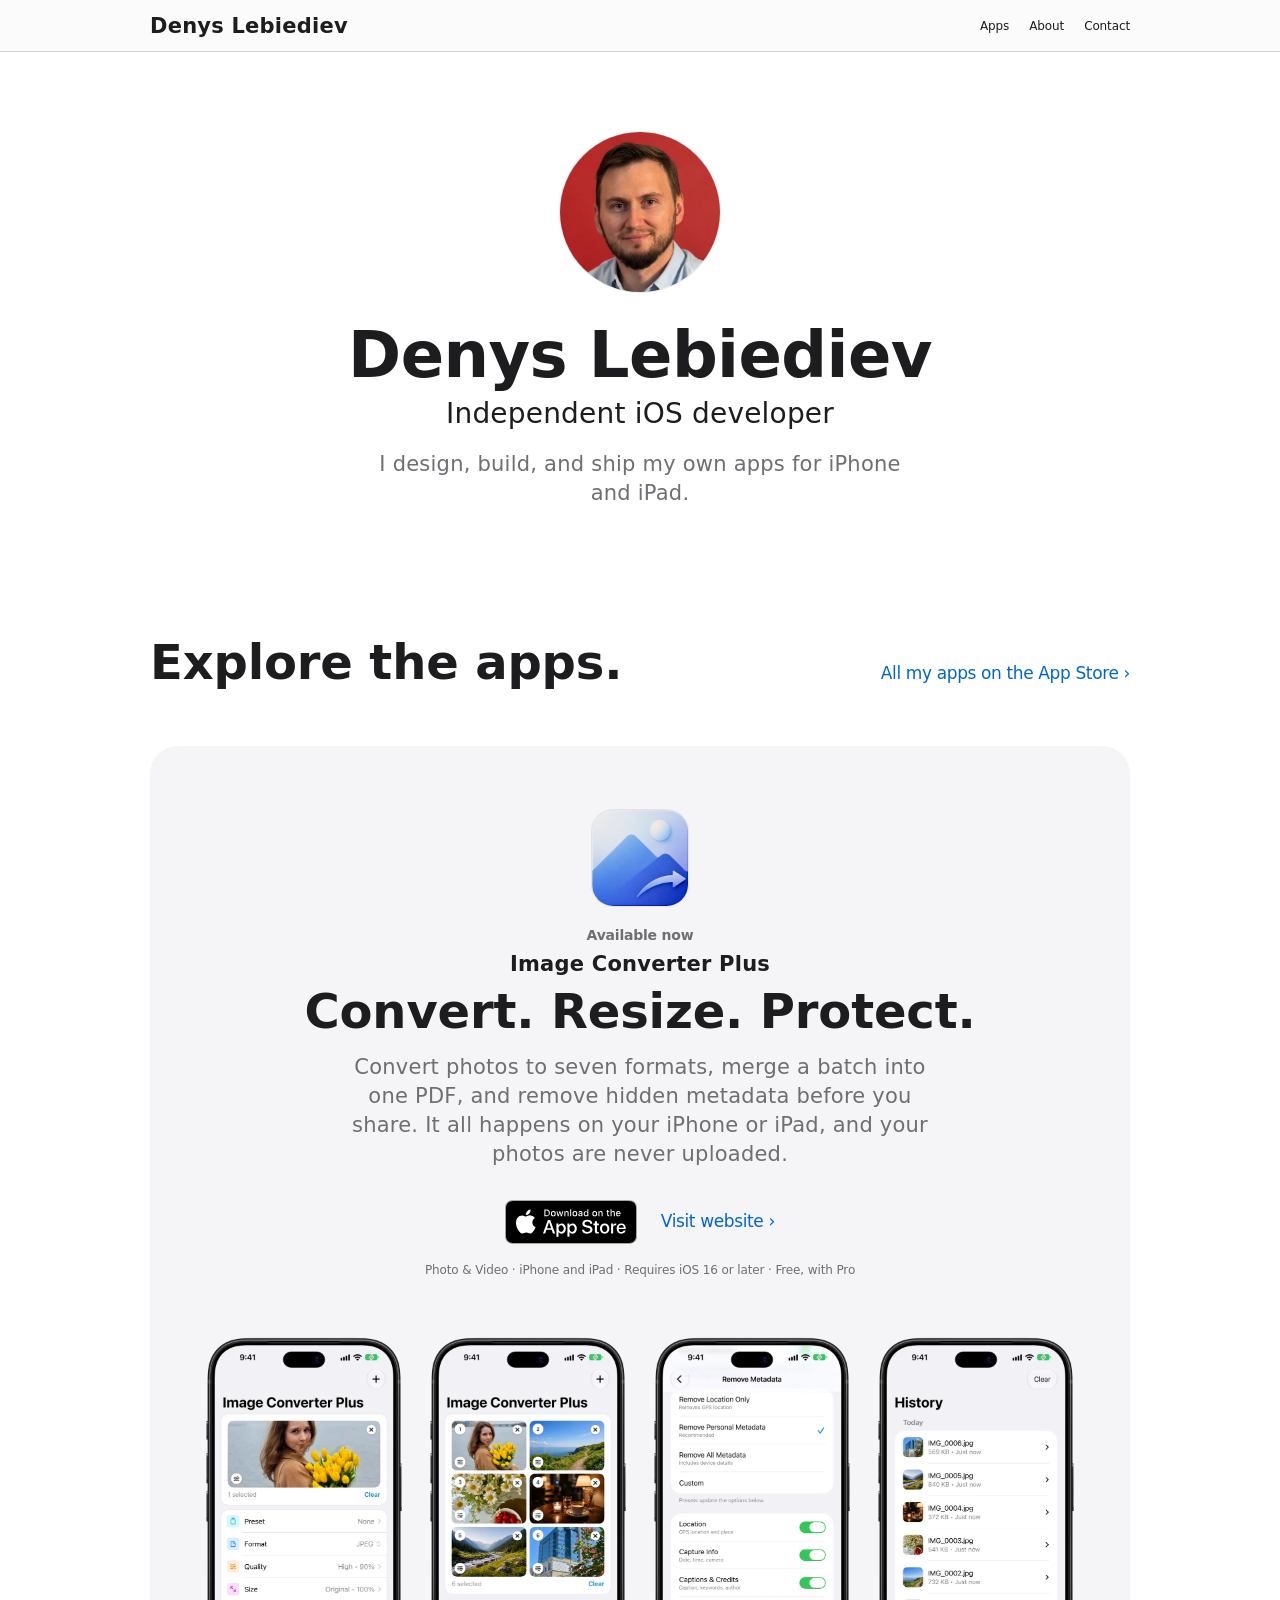
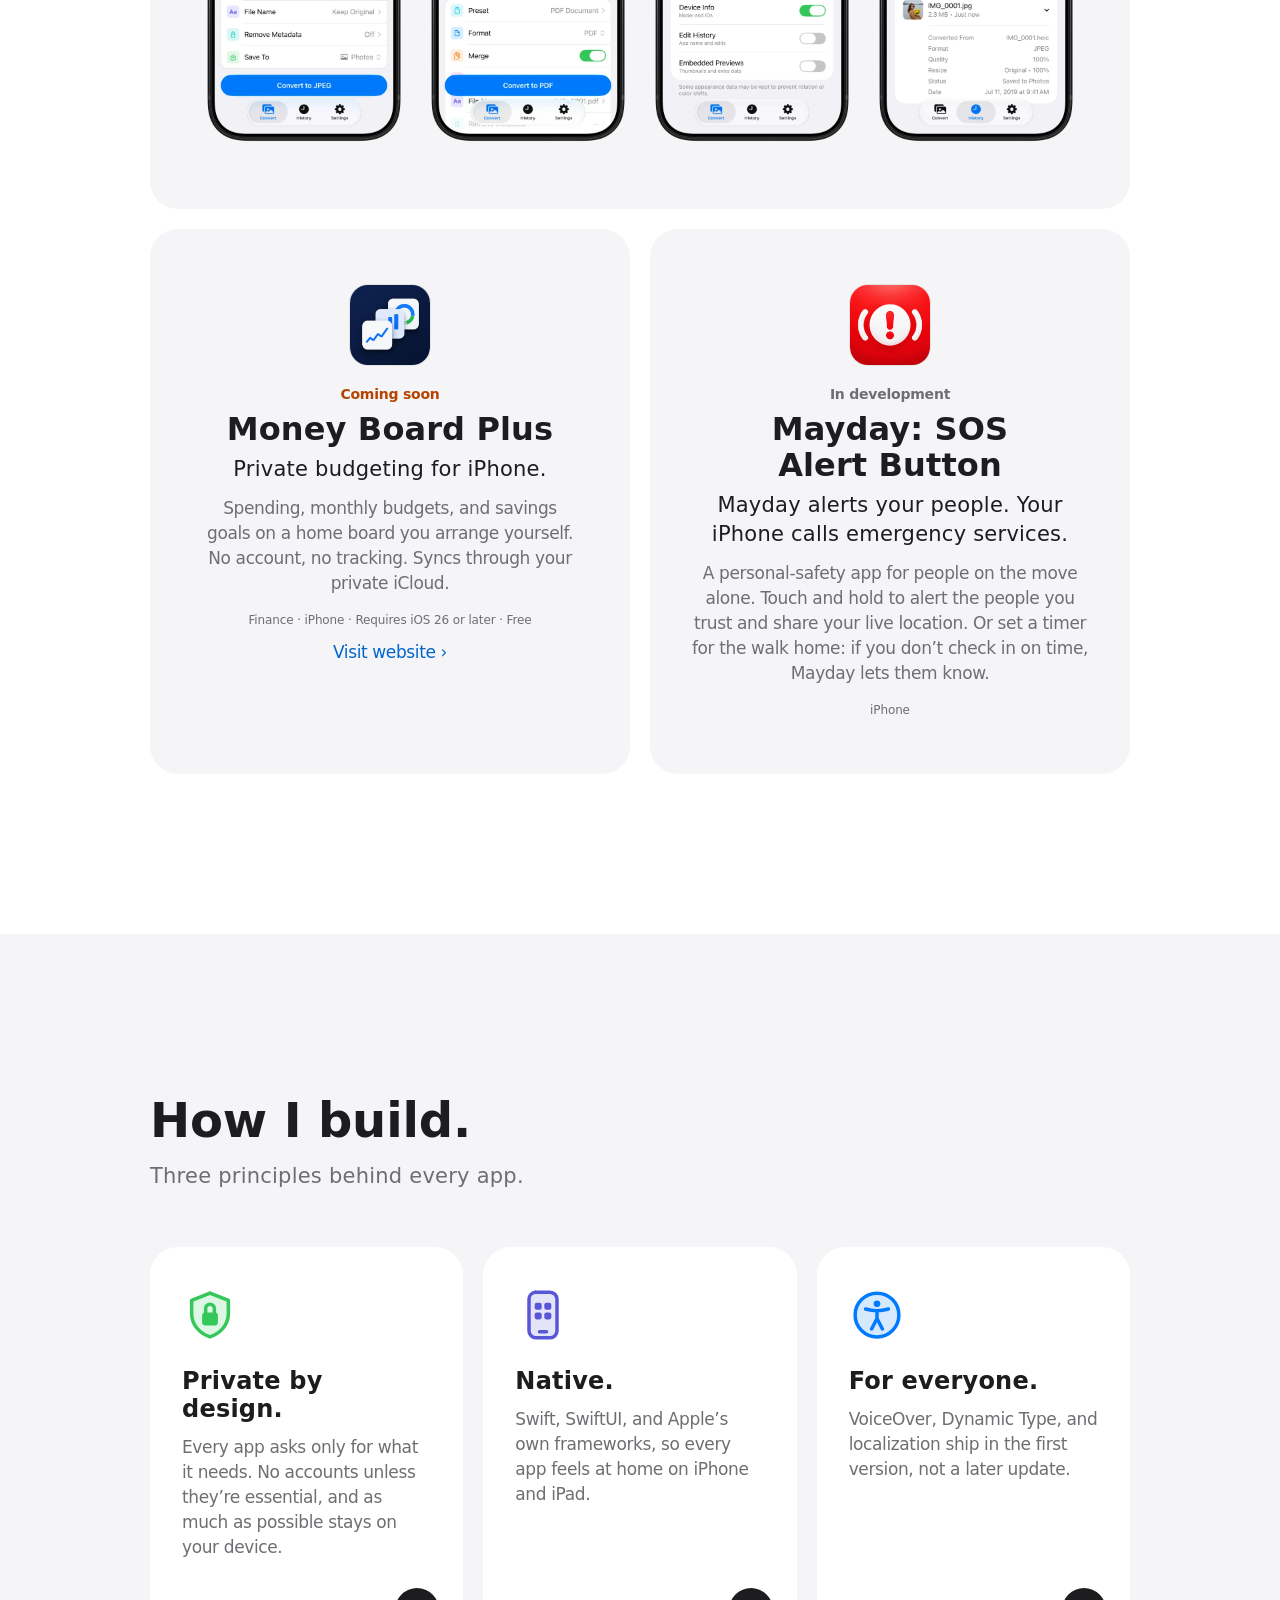
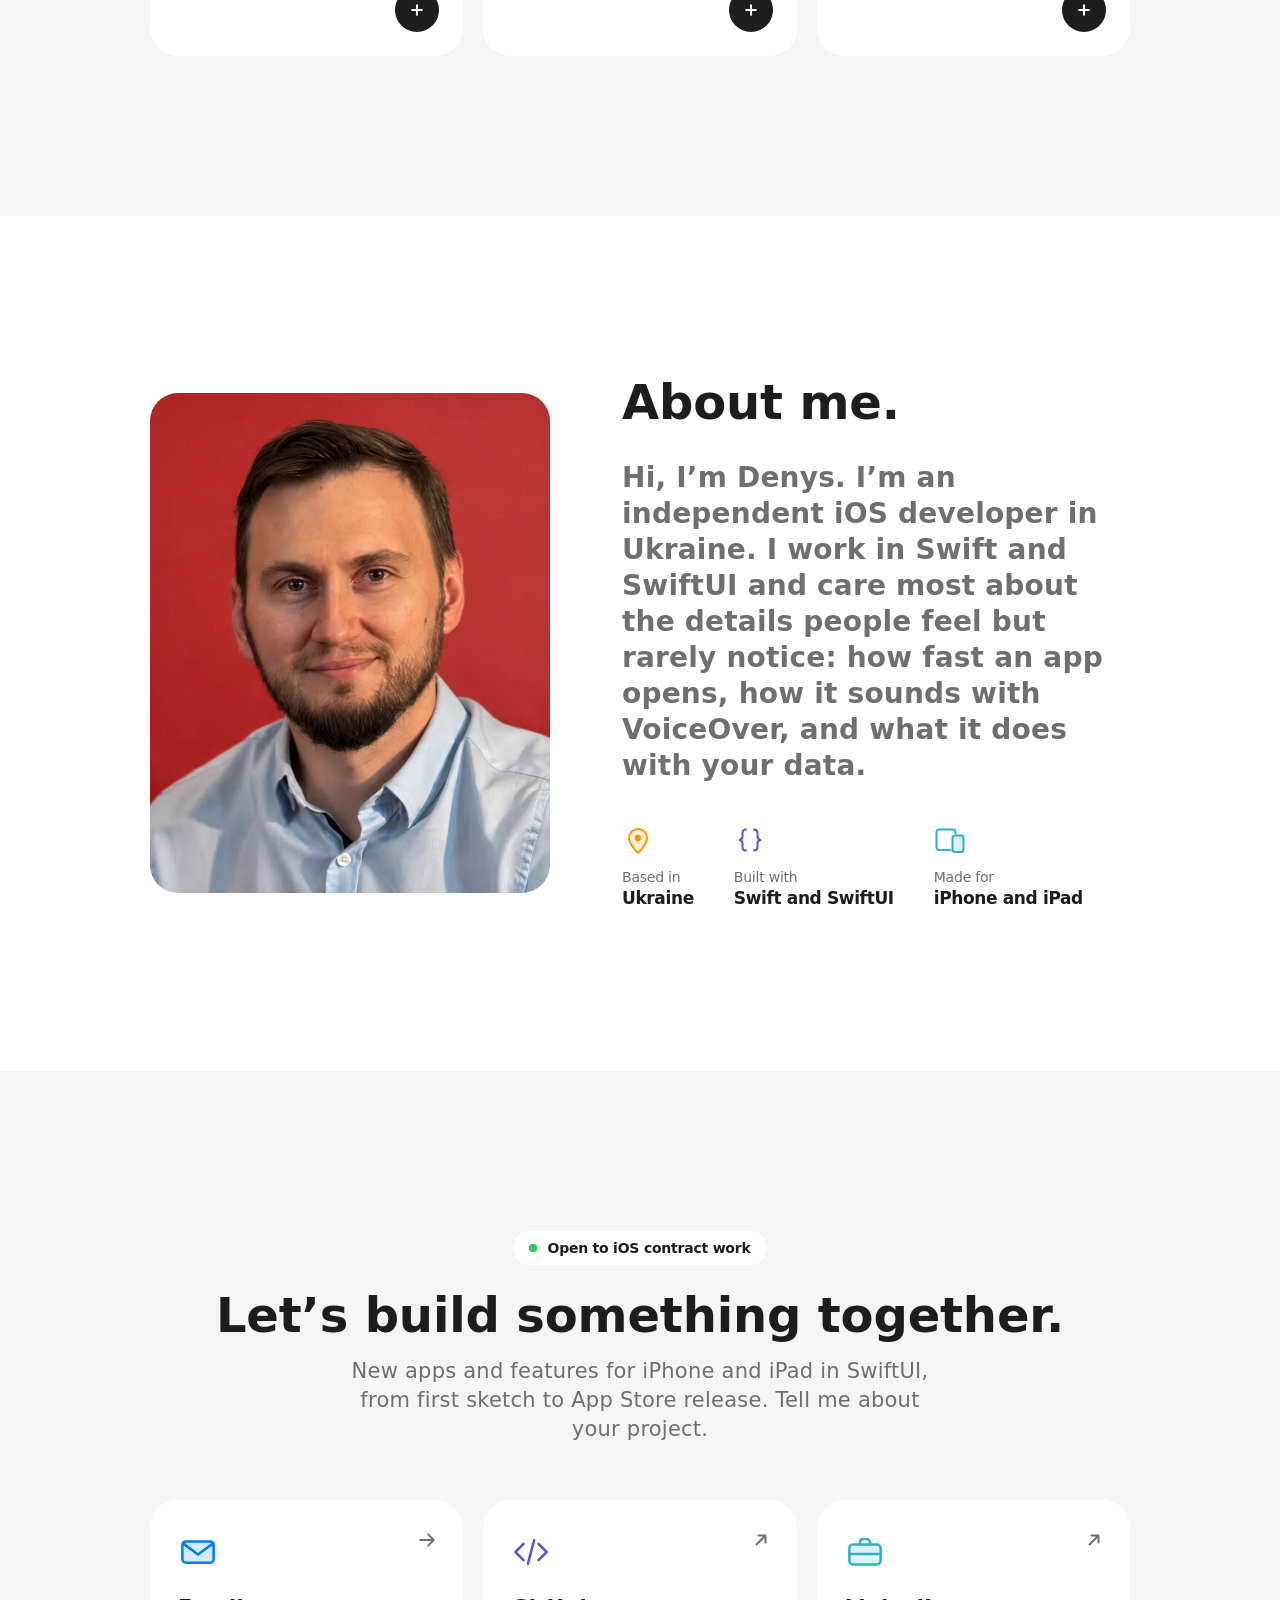
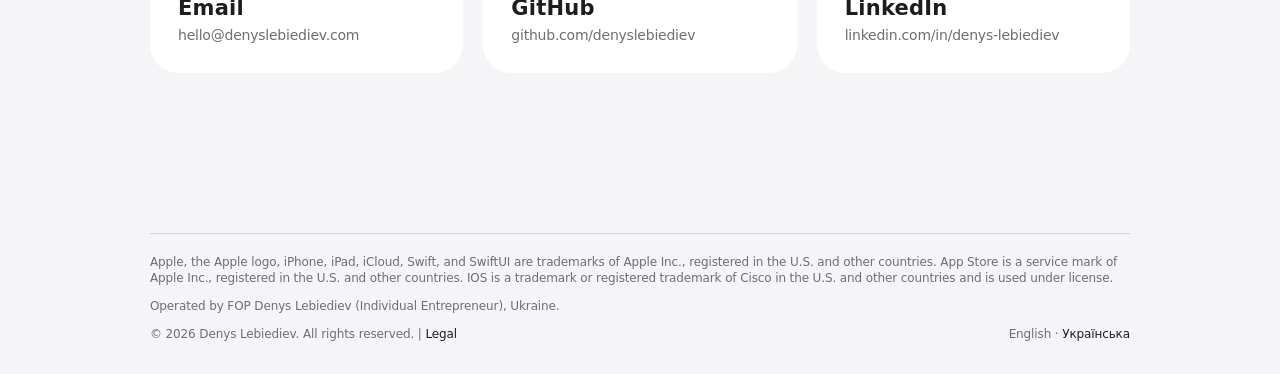
==== index.html @ 37136412 "Add Apple-style portfolio site" ====
<!doctype html>
<html lang="en">
<head>
<meta charset="utf-8">
<meta name="viewport" content="width=device-width, initial-scale=1">
<meta name="color-scheme" content="light dark">
<title>Denys Lebiediev — Independent iOS Developer</title>
<meta name="description" content="Denys Lebiediev is an independent iOS developer in Ukraine, making private, native apps for iPhone and iPad, including Image Converter Plus.">
<link rel="canonical" href="https://denyslebiediev.com/">
<link rel="alternate" hreflang="en" href="https://denyslebiediev.com/">
<link rel="alternate" hreflang="uk" href="https://denyslebiediev.com/uk/">
<link rel="alternate" hreflang="x-default" href="https://denyslebiediev.com/">
<link rel="icon" href="/favicon.svg" type="image/svg+xml">
<link rel="apple-touch-icon" href="/apple-touch-icon.png">
<link rel="stylesheet" href="/style.css">
<meta property="og:type" content="website">
<meta property="og:site_name" content="Denys Lebiediev">
<meta property="og:url" content="https://denyslebiediev.com/">
<meta property="og:title" content="Denys Lebiediev — Independent iOS Developer">
<meta property="og:description" content="Native apps for iPhone and iPad, designed and built in Ukraine.">
<meta property="og:image" content="https://denyslebiediev.com/og.jpg">
<meta property="og:image:width" content="1200"><meta property="og:image:height" content="630">
<meta property="og:image:alt" content="Denys Lebiediev, independent iOS developer">
<meta property="og:locale" content="en_US"><meta property="og:locale:alternate" content="uk_UA">
<meta name="twitter:card" content="summary_large_image">
<script type="application/ld+json">{"@context":"https://schema.org","@graph":[
 {"@type":"Person","@id":"https://denyslebiediev.com/#me","name":"Denys Lebiediev","alternateName":"Денис Лебєдєв","jobTitle":"Independent iOS Developer","image":"https://denyslebiediev.com/img/portrait.webp","url":"https://denyslebiediev.com/","email":"mailto:hello@denyslebiediev.com","address":{"@type":"PostalAddress","addressCountry":"UA"},"sameAs":["https://github.com/denyslebiediev","https://www.linkedin.com/in/denys-lebiediev/","https://apps.apple.com/developer/id1879857367"]},
 {"@type":"SoftwareApplication","name":"Image Converter Plus","applicationCategory":"MultimediaApplication","operatingSystem":"iOS 16.0 or later","url":"https://imageconverterplus.denyslebiediev.com/","installUrl":"https://apps.apple.com/app/id6759621930","offers":{"@type":"Offer","price":"0","priceCurrency":"USD"},"author":{"@id":"https://denyslebiediev.com/#me"}},
 {"@type":"SoftwareApplication","name":"Money Board Plus","applicationCategory":"FinanceApplication","operatingSystem":"iOS 26.0 or later","url":"https://moneyboardplus.denyslebiediev.com/","author":{"@id":"https://denyslebiediev.com/#me"}}]}</script>
</head>
<body>
<a class="skip" href="#main">Skip to content</a>
<header class="nav"><nav class="wrap" aria-label="Main">
 <a class="nav-title" href="/">Denys Lebiediev</a>
 <ul><li><a href="/#apps">Apps</a></li><li><a href="/#about">About</a></li><li><a href="/#contact">Contact</a></li></ul>
</nav></header>
<main id="main">
<section class="hero wrap">
 <img class="portrait" src="/img/portrait.webp" width="160" height="160" fetchpriority="high" alt="Portrait of Denys Lebiediev">
 <h1>Denys Lebiediev</h1>
 <p class="role">Independent iOS developer</p>
 <p class="intro">I design, build, and ship my own apps for iPhone and iPad.</p>
</section>
<section id="apps" class="band"><div class="wrap">
 <div class="apps-head reveal"><h2>Explore the apps.</h2><a class="more" href="https://apps.apple.com/developer/id1879857367">All my apps on the App Store</a></div>
 <div class="grid">
  <article class="tile spotlight reveal">
   <img class="icon" src="/img/icp.webp" width="96" height="96" alt="">
   <p class="status">Available now</p>
   <h3 class="eyebrow">Image Converter Plus</h3>
   <p class="headline">Convert. Resize. Protect.</p>
   <p class="intro">Convert photos to seven formats, merge a batch into one PDF, and remove hidden metadata before you share. It all happens on your iPhone or iPad, and your photos are never uploaded.</p>
   <div class="cta">
    <a class="badge" href="https://apps.apple.com/app/id6759621930"><img src="/img/app-store-en.svg" width="132" height="44" alt="Download on the App Store"></a>
    <a class="more" href="https://imageconverterplus.denyslebiediev.com/">Visit website</a>
   </div>
   <p class="meta">Photo &amp; Video&nbsp;· iPhone and iPad&nbsp;· Requires iOS&nbsp;16 or later&nbsp;· Free, with Pro</p>
   <div class="shots" role="region" aria-label="Image Converter Plus screenshots" tabindex="0">
    <img src="/img/shot-en-convert.webp" width="600" height="1227" loading="lazy" decoding="async" alt="The Convert screen with a photo selected and options for preset, format, quality, size, file name, metadata, and destination.">
    <img src="/img/shot-en-pdf.webp" width="600" height="1227" loading="lazy" decoding="async" alt="Six photos selected and set to merge into one PDF.">
    <img src="/img/shot-en-metadata.webp" width="600" height="1227" loading="lazy" decoding="async" alt="The Remove Metadata screen with switches for location, capture info, captions and credits, device info, edit history, and embedded previews.">
    <img src="/img/shot-en-history.webp" width="600" height="1227" loading="lazy" decoding="async" alt="The History screen listing recently converted photos and their file sizes.">
   </div>
  </article>
  <article class="tile reveal">
   <img class="icon" src="/img/mbp.webp" width="80" height="80" alt="" loading="lazy">
   <p class="status soon">Coming soon</p>
   <h3 class="name">Money Board Plus</h3>
   <p class="intro tagline">Private budgeting for iPhone.</p>
   <p class="desc">Spending, monthly budgets, and savings goals on a home board you arrange yourself. No account, no tracking. Syncs through your private iCloud.</p>
   <p class="meta">Finance&nbsp;· iPhone&nbsp;· Requires iOS&nbsp;26 or later&nbsp;· Free</p>
   <p class="go"><a class="more" href="https://moneyboardplus.denyslebiediev.com/">Visit website</a></p>
  </article>
  <article class="tile reveal">
   <picture><source srcset="/img/mayday-dark.webp" media="(prefers-color-scheme: dark)"><img class="icon" src="/img/mayday.webp" width="80" height="80" alt="" loading="lazy"></picture>
   <p class="status">In development</p>
   <h3 class="name">Mayday:&nbsp;SOS Alert Button</h3>
   <p class="intro tagline">Mayday alerts your people. Your iPhone calls emergency services.</p>
   <p class="desc">A personal-safety app for people on the move alone. Touch and hold to alert the people you trust and share your live location. Or set a timer for the walk home: if you don’t check in on time, Mayday lets them know.</p>
   <p class="meta">iPhone</p>
  </article>
 </div>
</div></section>
<section id="principles" class="band alt"><div class="wrap">
 <h2 class="reveal">How I build.</h2>
 <p class="intro lead reveal">Three principles behind every app.</p>
 <ul class="pillars">
  <li class="pillar reveal" style="--c:var(--green)">
   <svg class="glyph" style="--c:var(--green)" aria-hidden="true"><use href="/icons.svg#lock-shield"/></svg>
   <h3>Private by design.</h3>
   <p>Every app asks only for what it needs. No accounts unless they’re essential, and as much as possible stays on your device.</p>
   <button class="open" type="button" popovertarget="sheet-private" aria-label="More about privacy"><span class="plus"><svg aria-hidden="true"><use href="/icons.svg#plus"/></svg></span></button>
  </li>
  <li class="pillar reveal" style="--c:var(--indigo)">
   <svg class="glyph" style="--c:var(--indigo)" aria-hidden="true"><use href="/icons.svg#apps-iphone"/></svg>
   <h3>Native.</h3>
   <p>Swift, SwiftUI, and Apple’s own frameworks, so every app feels at home on iPhone and iPad.</p>
   <button class="open" type="button" popovertarget="sheet-native" aria-label="More about native apps"><span class="plus"><svg aria-hidden="true"><use href="/icons.svg#plus"/></svg></span></button>
  </li>
  <li class="pillar reveal" style="--c:var(--blue)">
   <svg class="glyph" style="--c:var(--blue)" aria-hidden="true"><use href="/icons.svg#accessibility"/></svg>
   <h3>For everyone.</h3>
   <p>VoiceOver, Dynamic Type, and localization ship in the first version, not a later update.</p>
   <button class="open" type="button" popovertarget="sheet-everyone" aria-label="More about accessibility"><span class="plus"><svg aria-hidden="true"><use href="/icons.svg#plus"/></svg></span></button>
  </li>
 </ul>
 <div class="sheet" id="sheet-private" popover role="dialog" aria-labelledby="sheet-private-t">
  <button class="close" type="button" popovertarget="sheet-private" popovertargetaction="hide" aria-label="Close" autofocus><svg aria-hidden="true"><use href="/icons.svg#xmark"/></svg></button>
  <svg class="glyph" style="--c:var(--green)" aria-hidden="true"><use href="/icons.svg#lock-shield"/></svg>
  <h3 class="headline" id="sheet-private-t">Private by design.</h3>
  <p class="intro">Image Converter Plus converts photos and removes hidden metadata entirely on your device, so your photos never leave it. Money Board Plus needs no account and syncs only through your own private iCloud.</p>
 </div>
 <div class="sheet" id="sheet-native" popover role="dialog" aria-labelledby="sheet-native-t">
  <button class="close" type="button" popovertarget="sheet-native" popovertargetaction="hide" aria-label="Close" autofocus><svg aria-hidden="true"><use href="/icons.svg#xmark"/></svg></button>
  <svg class="glyph" style="--c:var(--indigo)" aria-hidden="true"><use href="/icons.svg#apps-iphone"/></svg>
  <h3 class="headline" id="sheet-native-t">Native.</h3>
  <p class="intro">Interfaces are built in SwiftUI and follow Apple’s Human Interface Guidelines. Features live where you expect them: Image Converter Plus converts photos right from the share sheet, and Money Board Plus keeps your budget in sync through iCloud.</p>
 </div>
 <div class="sheet" id="sheet-everyone" popover role="dialog" aria-labelledby="sheet-everyone-t">
  <button class="close" type="button" popovertarget="sheet-everyone" popovertargetaction="hide" aria-label="Close" autofocus><svg aria-hidden="true"><use href="/icons.svg#xmark"/></svg></button>
  <svg class="glyph" style="--c:var(--blue)" aria-hidden="true"><use href="/icons.svg#accessibility"/></svg>
  <h3 class="headline" id="sheet-everyone-t">For everyone.</h3>
  <p class="intro">VoiceOver labels, Dynamic Type, and full localization are part of the first release, not a later update. Image Converter Plus is available in more than 50 languages, including Ukrainian.</p>
 </div>
</div></section>
<section id="about" class="band"><div class="wrap about">
 <figure class="about-photo reveal"><img src="/img/about.webp" width="800" height="1000" loading="lazy" decoding="async" alt="Denys Lebiediev in a light blue shirt against a red background."></figure>
 <div>
  <h2 class="reveal">About me.</h2>
  <p class="copy-l about-text reveal"><span class="lit"><strong>Hi, I’m Denys.</strong> I’m an independent iOS developer in Ukraine. I work in Swift and SwiftUI and care most about the details people feel but rarely notice: how fast an app opens, how it sounds with VoiceOver, and what it does with your data.</span></p>
  <ul class="facts">
   <li class="reveal"><svg class="glyph" style="--c:var(--orange)" aria-hidden="true"><use href="/icons.svg#mappin"/></svg><span class="fact-k">Based in</span><span class="fact-v">Ukraine</span></li>
   <li class="reveal"><svg class="glyph" style="--c:var(--indigo)" aria-hidden="true"><use href="/icons.svg#braces"/></svg><span class="fact-k">Built with</span><span class="fact-v">Swift and SwiftUI</span></li>
   <li class="reveal"><svg class="glyph" style="--c:var(--teal)" aria-hidden="true"><use href="/icons.svg#devices"/></svg><span class="fact-k">Made for</span><span class="fact-v">iPhone and iPad</span></li>
  </ul>
 </div>
</div></section>
<section id="contact" class="band alt center"><div class="wrap">
 <p class="avail reveal"><span class="dot" aria-hidden="true"></span>Open to iOS contract work</p>
 <h2 class="reveal">Let’s build something together.</h2>
 <p class="intro reveal">New apps and features for iPhone and iPad in SwiftUI, from first sketch to App&nbsp;Store release. Tell me about your project.</p>
 <ul class="cards">
  <li class="reveal"><a class="card" href="mailto:hello@denyslebiediev.com">
   <svg class="glyph" style="--c:var(--blue)" aria-hidden="true"><use href="/icons.svg#envelope"/></svg>
   <span class="card-t">Email</span><span class="card-d">hello@denyslebiediev.com</span>
   <svg class="arrow" aria-hidden="true"><use href="/icons.svg#arrow-right"/></svg></a></li>
  <li class="reveal"><a class="card" href="https://github.com/denyslebiediev">
   <svg class="glyph" style="--c:var(--indigo)" aria-hidden="true"><use href="/icons.svg#code"/></svg>
   <span class="card-t">GitHub</span><span class="card-d">github.com/denyslebiediev</span>
   <svg class="arrow" aria-hidden="true"><use href="/icons.svg#arrow-up-right"/></svg></a></li>
  <li class="reveal"><a class="card" href="https://www.linkedin.com/in/denys-lebiediev/">
   <svg class="glyph" style="--c:var(--teal)" aria-hidden="true"><use href="/icons.svg#briefcase"/></svg>
   <span class="card-t">LinkedIn</span><span class="card-d">linkedin.com/in/denys-lebiediev</span>
   <svg class="arrow" aria-hidden="true"><use href="/icons.svg#arrow-up-right"/></svg></a></li>
 </ul>
</div></section>
</main>
<footer class="foot"><div class="wrap">
 <p>Apple, the Apple logo, iPhone, iPad, iCloud, Swift, and SwiftUI are trademarks of Apple Inc., registered in the U.S. and other countries. App Store is a service mark of Apple Inc., registered in the U.S. and other countries. IOS is a trademark or registered trademark of Cisco in the U.S. and other countries and is used under license.</p>
 <p>Operated by FOP Denys Lebiediev (Individual Entrepreneur), Ukraine.</p>
 <div class="foot-row">
  <p>©&nbsp;2026 Denys Lebiediev. All rights reserved.&nbsp;<span aria-hidden="true">|&#8288;</span>&nbsp;<a href="/legal/">Legal</a></p>
  <p>English · <a href="/uk/" hreflang="uk" lang="uk">Українська</a></p>
 </div>
</div></footer>
</body>
</html>
---- style.css ----
/* denyslebiediev.com — the only stylesheet: /, /uk/, /legal/, /uk/legal/, /404.html */
:root{color-scheme:light dark;
 --font:-apple-system,BlinkMacSystemFont,system-ui,"Helvetica Neue",Helvetica,Arial,sans-serif;
 --text:#1d1d1f;--text-2:#6e6e73;--bg:#fff;--bg-alt:#f5f5f7;--sheet:#fff;--line:#d2d2d7;--hairline:rgba(0,0,0,.08);
 --link:#0066cc;--btn:#0071e3;--soon:#b64400;
 --green:#34c759;--indigo:#5856d6;--blue:#007aff;--teal:#30b0c7;--orange:#ff9500;
 --shadow:0 2px 8px rgba(0,0,0,.04),0 16px 40px rgba(0,0,0,.1);
 --ease:cubic-bezier(.25,.1,.25,1);--ease-out:cubic-bezier(.22,1,.36,1);
 --nav-bg:rgba(250,250,252,.8);--nav-line:rgba(0,0,0,.16);
 --w:980px;--pad:160px;--nav-h:52px}
@media (max-width:1068px){:root{--w:692px;--pad:128px}}
@media (max-width:734px){:root{--w:87.5%;--pad:96px;--nav-h:48px}}
@media (prefers-color-scheme:dark){:root{--text:#f5f5f7;--text-2:#a1a1a6;--bg:#000;--bg-alt:#1d1d1f;--sheet:#1d1d1f;--line:#424245;
 --hairline:rgba(255,255,255,.12);--link:#2997ff;--soon:#ff791b;
 --green:#30d158;--indigo:#5e5ce6;--blue:#0a84ff;--teal:#40cbe0;--orange:#ff9f0a;
 --shadow:0 2px 8px rgba(0,0,0,.3),0 16px 40px rgba(0,0,0,.6);
 --nav-bg:rgba(22,22,23,.8);--nav-line:rgba(255,255,255,.16)}
 .foot a,.doc p a{text-decoration:underline}}  /* dark: link colour alone is <3:1 vs text */
@media (prefers-contrast:more){:root{--text-2:#424245;--line:#86868b;--hairline:rgba(0,0,0,.5);--link:#0040dd;--soon:#8f3600;--nav-line:#86868b}
 .more,.foot a,.doc a{text-decoration:underline} .tile,.pillar,.card,.avail{box-shadow:inset 0 0 0 1px var(--line)}}
@media (prefers-contrast:more) and (prefers-color-scheme:dark){:root{--text-2:#d2d2d7;--hairline:rgba(255,255,255,.5);--link:#5ab0ff;--soon:#ff9a52}}

/* base */
*,::before,::after{box-sizing:border-box;margin:0;padding:0}
html{scroll-padding-top:var(--nav-h);-webkit-text-size-adjust:100%}
html:has(.sheet:popover-open){overflow:hidden}
@media (prefers-reduced-motion:no-preference){html{scroll-behavior:smooth}}
body{min-height:100svh;display:flex;flex-direction:column;font:17px/1.47059 var(--font);letter-spacing:-.022em;color:var(--text);background:var(--bg);-webkit-font-smoothing:antialiased}
main{flex:1 0 auto}
ul{list-style:none}
img{display:block;max-width:100%;height:auto}
a{color:var(--link);text-decoration:none}
a:hover{text-decoration:underline}
button{font:inherit;color:inherit}
:focus-visible{outline:2px solid var(--btn);outline-offset:2px}
h1,h2,h3,.headline{font-weight:600;text-wrap:balance}
p{text-wrap:pretty}
strong{font-weight:600;color:var(--text)}
.wrap{width:var(--w);margin-inline:auto}
.band{padding-block:var(--pad)}
.alt{background:var(--bg-alt)}
.center{text-align:center}
.skip{position:absolute;left:12px;top:-100px;z-index:20;padding:8px 16px;border-radius:12px;background:var(--bg)}
.skip:focus{top:12px}

/* type: >=1069 values; overrides in the media queries at the end */
.hero h1{font-size:64px;line-height:1.09375;letter-spacing:-.009em}
h2,.headline{font-size:48px;line-height:1.08349;letter-spacing:-.003em}
.role{font-size:28px;line-height:1.14286;letter-spacing:.007em}
.eyebrow{font-size:21px;line-height:1.19048;letter-spacing:.011em}
.intro{font-size:21px;line-height:1.38105;letter-spacing:.011em;color:var(--text-2)}
.tagline{color:var(--text)}
.copy-l{font-size:28px;line-height:1.28571;font-weight:600;letter-spacing:.007em;color:var(--text-2)}   /* two-tone: <strong> = --text */
.name{font-size:32px;line-height:1.125;letter-spacing:.004em}
.status{font-size:14px;line-height:1.28577;font-weight:600;letter-spacing:-.016em;color:var(--text-2)}
.status.soon{color:var(--soon)}
.meta{font-size:12px;line-height:1.33337;letter-spacing:-.01em;color:var(--text-2)}
.small{font-size:14px;line-height:1.42859;letter-spacing:-.016em;color:var(--text-2)}
.more{padding-block:12px}                      /* inline: 44px hit area without changing line height */
.more::after{content:"\a0\203A";content:"\a0\203A"/""}

/* SF-style glyphs from /icons.svg; --c picks the colour */
.glyph{display:block;flex:none;width:56px;height:56px;overflow:visible;color:var(--c,var(--blue));
 fill:none;stroke:currentColor;stroke-width:2;stroke-linecap:round;stroke-linejoin:round}

/* nav: transparent at the top, frosted after 52px of scroll; always frosted where unsupported */
.nav{position:sticky;top:0;z-index:10;background:var(--nav-bg);box-shadow:inset 0 -1px var(--nav-line);
 -webkit-backdrop-filter:saturate(180%) blur(20px);backdrop-filter:saturate(180%) blur(20px)}
@supports (animation-timeline:scroll()){.nav{animation:frost linear both;animation-timeline:scroll();animation-range:0 52px}} /* timeline AFTER the shorthand */
@keyframes frost{from{background-color:transparent;box-shadow:inset 0 -1px transparent}}
@media (prefers-contrast:more),(prefers-reduced-transparency:reduce){.nav{animation:none;background:var(--bg);-webkit-backdrop-filter:none;backdrop-filter:none}}
.nav .wrap{display:flex;align-items:center;justify-content:space-between;gap:8px;height:var(--nav-h)}
.nav-title{min-width:0;overflow:hidden;white-space:nowrap;text-overflow:ellipsis;padding-inline:4px;margin-inline-start:-4px;font-size:21px;line-height:var(--nav-h);font-weight:600;letter-spacing:.011em;color:var(--text)}
.nav ul{display:flex;flex:none;margin-inline-end:-10px}
.nav ul a{display:flex;align-items:center;justify-content:center;min-width:44px;height:var(--nav-h);padding:0 10px;font-size:12px;line-height:1.33337;letter-spacing:-.01em;color:var(--text)}
.nav a:focus-visible{outline-offset:-2px}   /* bar sits at top:0; an outer ring would be clipped */
.nav a:hover{text-decoration:none} .nav ul a:hover{color:var(--link)}

/* hero */
.hero{padding:80px 0 128px;text-align:center}
.portrait{width:160px;height:160px;margin:0 auto 28px;border-radius:50%;object-fit:cover;box-shadow:0 0 0 1px var(--hairline)}
.role{margin-top:8px}
.hero .intro{max-width:600px;margin:20px auto 0}

/* apps */
#apps{padding-top:0;scroll-margin-top:40px}
.apps-head{display:flex;flex-wrap:wrap;align-items:baseline;justify-content:space-between;gap:8px 24px;margin-bottom:48px}
.grid{display:grid;grid-template-columns:1fr 1fr;gap:20px}
.tile{padding:56px 40px;border-radius:28px;background:var(--bg-alt);text-align:center}
.spotlight{grid-column:1/-1;padding:64px 48px;overflow:hidden}
.icon{display:block;width:80px;height:80px;margin:0 auto 20px;border-radius:22.37%;box-shadow:0 0 0 1px var(--hairline)}
.spotlight .icon{width:96px;height:96px}
.tile .name,.tile .eyebrow,.tile .headline,.tile .tagline{margin-top:8px}
.spotlight .intro{max-width:600px;margin:16px auto 0}
.desc{max-width:400px;margin:12px auto 0;color:var(--text-2)}
.tile .meta{margin-top:16px}
.go{margin-top:12px}
.cta{display:flex;flex-wrap:wrap;justify-content:center;align-items:center;gap:24px;margin-top:28px}
.badge{display:block;border-radius:8px}       /* no hover/transform/opacity, ever */
.badge img{height:44px;width:auto}
/* framed device shots: shown as supplied — no radius, shadow, tilt or animation (Apple marketing guidelines) */
.shots{display:flex;gap:24px;margin-top:56px;padding-block:1px;overflow-x:auto;overscroll-behavior-x:contain;scroll-snap-type:x mandatory}
.shots>:first-child{margin-inline-start:auto} .shots>:last-child{margin-inline-end:auto}   /* centred when it fits, scrollable when not */
.shots:focus-visible{outline-offset:-2px}
.shots img{flex:0 0 200px;width:200px;scroll-snap-align:center}

/* how I build */
.lead{max-width:600px;margin-top:16px}
.pillars{display:grid;grid-template-columns:repeat(3,1fr);gap:20px;margin-top:56px}
.pillar{position:relative;padding:40px 32px 96px;border-radius:28px;background:var(--bg);transition:scale .5s var(--ease-out),box-shadow .5s var(--ease-out)}
.pillar h3{margin-top:24px;font-size:24px;line-height:1.16667;letter-spacing:.009em}
.pillar p{margin-top:12px;color:var(--text-2)}
.open{position:absolute;inset:0;border:0;border-radius:inherit;background:none;cursor:pointer}   /* the whole tile opens the sheet */
.open:focus-visible{outline-offset:4px}
.plus{position:absolute;right:24px;bottom:24px;display:grid;place-items:center;width:44px;height:44px;border-radius:50%;background:var(--text);color:var(--bg);transition:scale .4s var(--ease-out)}
.plus svg,.close svg{width:22px;height:22px;fill:none;stroke:currentColor;stroke-width:3;stroke-linecap:round}
@media (hover:hover){.pillar:hover{scale:1.02;box-shadow:var(--shadow)} .pillar:hover .plus{scale:1.1}}
.pillar:active{scale:.985}

/* sheet (popover): apple.com-style modal, no JS */
.sheet{margin:auto;width:min(692px,calc(100% - 32px));max-height:calc(100svh - 64px);padding:80px 56px 64px;border:0;border-radius:28px;background:var(--sheet);color:var(--text);box-shadow:0 24px 80px rgba(0,0,0,.35);overscroll-behavior:contain}
.sheet .glyph{width:64px;height:64px}
.sheet .headline{margin-top:24px}
.sheet .intro{margin-top:16px}
.sheet::backdrop{background:rgba(0,0,0,.48);-webkit-backdrop-filter:blur(20px) saturate(180%);backdrop-filter:blur(20px) saturate(180%)}
.close{position:absolute;top:16px;right:16px;display:grid;place-items:center;width:44px;height:44px;border:0;border-radius:50%;background:rgba(120,120,128,.16);cursor:pointer}
.close:hover{background:rgba(120,120,128,.24)}

/* about */
.about{display:grid;grid-template-columns:400px 1fr;gap:72px;align-items:center}
.about-photo{overflow:hidden;aspect-ratio:4/5;border-radius:28px;background:var(--bg-alt)}
.about-photo img{width:100%;height:100%;object-fit:cover}
.about .copy-l{margin-top:32px}
.facts{display:flex;flex-wrap:wrap;gap:24px 40px;margin-top:40px}
.facts .glyph{width:32px;height:32px}
.facts span{display:block}
.fact-k{margin-top:12px;font-size:14px;line-height:1.28577;letter-spacing:-.016em;color:var(--text-2)}
.fact-v{font-weight:600}

/* contact */
.avail{display:inline-flex;align-items:center;gap:10px;padding:8px 16px;border-radius:980px;background:var(--bg);font-size:14px;line-height:1.28577;font-weight:600;letter-spacing:-.016em}
.dot{position:relative;width:8px;height:8px;border-radius:50%;background:var(--green)}
#contact h2{margin-top:24px}
#contact .intro{max-width:600px;margin:16px auto 0}
.cards{display:grid;grid-template-columns:repeat(3,1fr);gap:20px;margin-top:56px;text-align:start}
.card{position:relative;display:flex;flex-direction:column;height:100%;padding:32px 28px 28px;border-radius:28px;background:var(--bg);color:var(--text);transition:translate .4s var(--ease-out),box-shadow .4s var(--ease-out)}
.card:hover{text-decoration:none}
.card .glyph{width:40px;height:40px}
.card-t{margin-top:24px;font-size:21px;line-height:1.19048;font-weight:600;letter-spacing:.011em}
.card-d{margin-top:4px;font-size:14px;line-height:1.42859;letter-spacing:-.016em;color:var(--text-2);overflow-wrap:anywhere}
.arrow{position:absolute;top:28px;right:24px;width:24px;height:24px;fill:none;stroke:var(--text-2);stroke-width:2.6;stroke-linecap:round;stroke-linejoin:round;transition:translate .4s var(--ease-out),stroke .4s}
@media (hover:hover){.card:hover{translate:0 -4px;box-shadow:var(--shadow)} .card:hover .arrow{translate:3px -3px;stroke:var(--link)} .card[href^="mailto"]:hover .arrow{translate:4px 0}}
.card:active{translate:0 -1px}
.links{display:flex;flex-wrap:wrap;justify-content:center;gap:0 32px;margin-top:24px}

/* footer */
.foot{padding-bottom:32px;background:var(--bg-alt);color:var(--text-2);font-size:12px;line-height:1.33337;letter-spacing:-.01em}
.foot .wrap{padding-top:20px;border-top:1px solid var(--line)}
.foot .wrap>*+*{margin-top:12px}
.foot a{padding-block:14px;color:var(--text)}
.foot-row{display:flex;flex-wrap:wrap;justify-content:space-between;gap:8px 24px}

/* legal + 404 */
.doc{padding-block:96px 128px}
.doc>*{max-width:692px}
.doc h2{margin-top:48px;font-size:21px;line-height:1.19048;letter-spacing:.011em}
.doc .small{margin-top:12px}
.doc p,.doc ul{margin-top:8px}
.doc li+li{margin-top:19px}
.nf{min-height:100svh;display:grid;place-content:center;padding:24px;text-align:center}
.nf h1 span{display:block;color:var(--text-2)}

/* motion: everything here is decoration; without support or with Reduce Motion the page is complete and static */
@media (prefers-reduced-motion:no-preference){
 .hero>*{animation:enter 1.1s var(--ease-out) both}
 .hero>:nth-child(2){animation-delay:.08s} .hero>:nth-child(3){animation-delay:.16s} .hero>:nth-child(4){animation-delay:.24s}
 .hero .portrait{animation-name:pop}
 @keyframes enter{from{opacity:0;translate:0 24px}}
 @keyframes pop{from{opacity:0;scale:.88}}

 .dot::after{content:"";position:absolute;inset:0;border-radius:50%;background:inherit;animation:pulse 2s var(--ease-out) infinite}
 @keyframes pulse{from{opacity:.7;scale:1}to{opacity:0;scale:3.2}}

 @media (hover:hover){.pillar:hover .glyph,.card:hover .glyph{animation:bounce .7s var(--ease)}}
 @keyframes bounce{25%{scale:1.16}50%{scale:.94}75%{scale:1.04}}

 .sheet,.sheet::backdrop{transition:opacity .35s var(--ease),translate .5s var(--ease-out),scale .5s var(--ease-out),overlay .5s allow-discrete,display .5s allow-discrete}
 .sheet{opacity:0;translate:0 40px;scale:.96} .sheet:popover-open{opacity:1;translate:0;scale:1}
 .sheet::backdrop{opacity:0} .sheet:popover-open::backdrop{opacity:1}
 @starting-style{.sheet:popover-open{opacity:0;translate:0 40px;scale:.96} .sheet:popover-open::backdrop{opacity:0}}
 .sheet:popover-open .glyph use{stroke-dasharray:1;animation:draw .9s var(--ease) .2s both}
 @keyframes draw{from{stroke-dashoffset:1;opacity:0}10%{opacity:1}to{stroke-dashoffset:0}}

 /* scroll-driven (Safari 26, Chrome 115+): reveals, glyphs drawing on, the About text lighting up */
 @supports (animation-timeline:view()){
  .reveal{animation:rise linear both;animation-timeline:view();animation-range:entry 0% cover 25%}
  :is(.pillars,.cards,.facts)>:nth-child(2){animation-range:entry 8% cover 30%}
  :is(.pillars,.cards,.facts)>:nth-child(3){animation-range:entry 16% cover 35%}
  @keyframes rise{from{opacity:0;translate:0 56px}}

  .glyph{view-timeline:--glyph}
  .glyph use{stroke-dasharray:1;animation:draw linear both;animation-timeline:--glyph;animation-range:entry 60% cover 50%}

  .about-photo{view-timeline:--photo}
  .about-photo img{animation:settle linear both;animation-timeline:--photo;animation-range:entry 0% cover 60%}
  @keyframes settle{from{scale:1.2}}

  .about-text{view-timeline:--lit}
  .lit{color:transparent;
   background:linear-gradient(90deg,var(--text) calc(100% - 4em),transparent) 0 0/0 100% no-repeat var(--text-2);
   -webkit-background-clip:text;background-clip:text;   /* after the shorthand, which resets clip */
   animation:lit linear both;animation-timeline:--lit;animation-range:cover 10% cover 50%}
  .lit strong{color:transparent}
  @keyframes lit{to{background-size:calc(100% + 4em) 100%}}
 }
}

@media (max-width:1068px){
 .hero{padding:64px 0 112px} .portrait{width:144px;height:144px;margin-bottom:24px}
 .hero h1{font-size:56px;line-height:1.07143;letter-spacing:-.005em}
 h2,.headline{font-size:40px;line-height:1.1;letter-spacing:0}
 .role{font-size:24px;line-height:1.16667;letter-spacing:.009em}
 .intro{font-size:19px;line-height:1.42105;letter-spacing:.012em}
 .copy-l{font-size:24px;line-height:1.33337;letter-spacing:.009em}
 .name{font-size:28px;line-height:1.14286;letter-spacing:.007em}
 .apps-head{margin-bottom:40px}
 .tile{padding:48px 28px} .spotlight{padding:56px 32px}
 .shots{gap:16px;margin-top:48px} .shots img{flex-basis:176px;width:176px}
 .pillars,.cards{gap:16px;margin-top:48px}
 .pillar{padding:32px 24px 88px} .pillar h3{font-size:21px;line-height:1.19048;letter-spacing:.011em}
 .card{padding:28px 20px 24px} .arrow{top:24px;right:18px}
 .about{grid-template-columns:260px 1fr;gap:48px}
 .about .copy-l{margin-top:24px}
 .sheet{padding:72px 40px 48px}
 .doc{padding-block:80px 112px}}
@media (max-width:734px){
 .nav .wrap{width:auto;padding-inline:16px}
 .nav-title{font-size:17px;letter-spacing:-.022em}
 .nav ul{margin-inline-end:-6px} .nav ul a{padding:0 6px}
 .hero{padding:48px 0 80px} .portrait{width:120px;height:120px;margin-bottom:20px}
 .hero h1{font-size:40px;line-height:1.1;letter-spacing:0}
 h2,.headline{font-size:32px;line-height:1.125;letter-spacing:.004em}
 .role{font-size:21px;line-height:1.19048;letter-spacing:.011em}
 .intro{font-size:17px;line-height:1.47059;letter-spacing:-.022em}
 .hero .intro{max-width:none}
 .copy-l{font-size:21px;line-height:1.38105;letter-spacing:.011em}
 .eyebrow{font-size:19px;line-height:1.21053;letter-spacing:.012em}
 .apps-head{margin-bottom:32px}
 .grid,.pillars,.cards,.about{grid-template-columns:1fr} .grid,.pillars,.cards{gap:16px} .pillars,.cards{margin-top:40px}
 .tile,.spotlight{padding:48px 24px}
 .icon{width:72px;height:72px} .spotlight .icon{width:80px;height:80px}
 .shots{gap:12px;margin:40px -24px 0;padding:1px 24px;scroll-padding-inline:24px}
 .shots img{flex-basis:200px;width:200px;scroll-snap-align:start}
 .pillar{padding:32px 24px 88px}
 .about{gap:40px} .about-photo{max-width:400px}
 .card{padding:28px 24px 24px}
 .sheet{padding:72px 24px 40px}
 .foot-row{flex-direction:column}
 .doc{padding-block:56px 96px}}
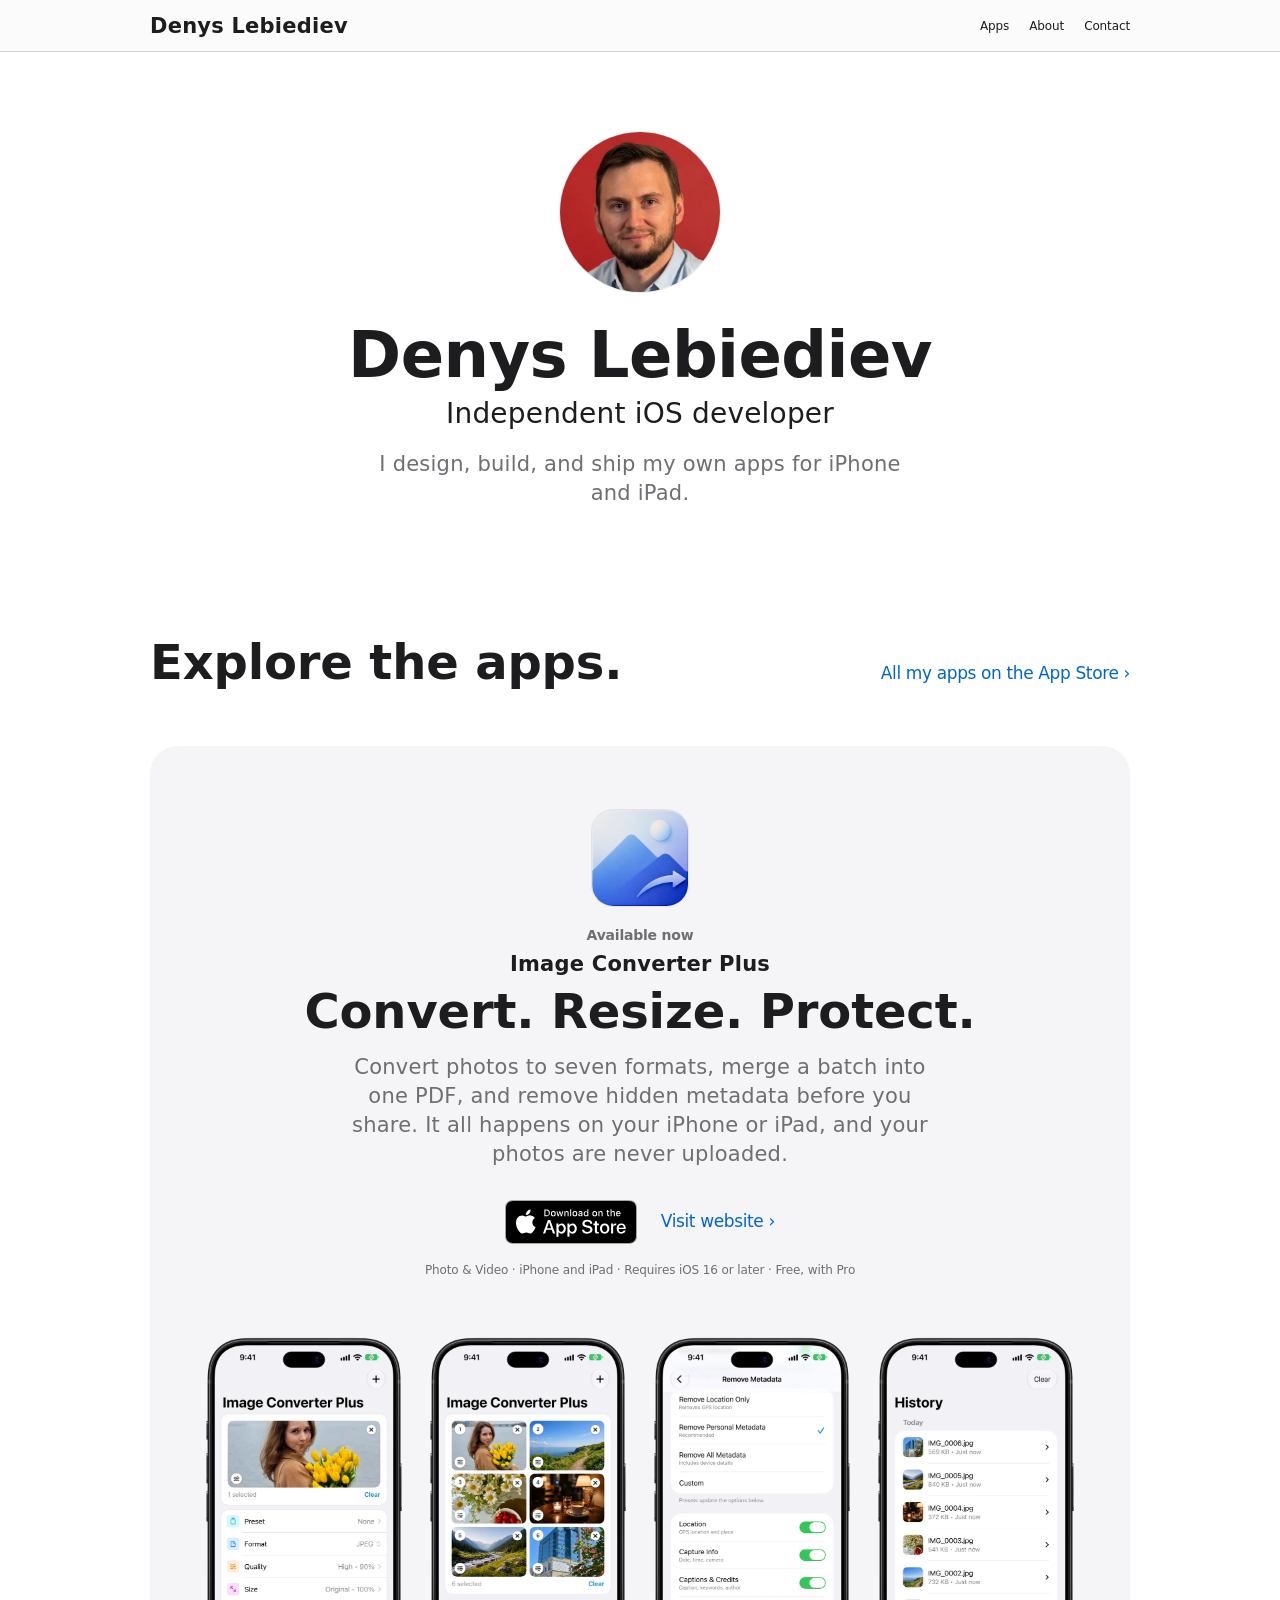
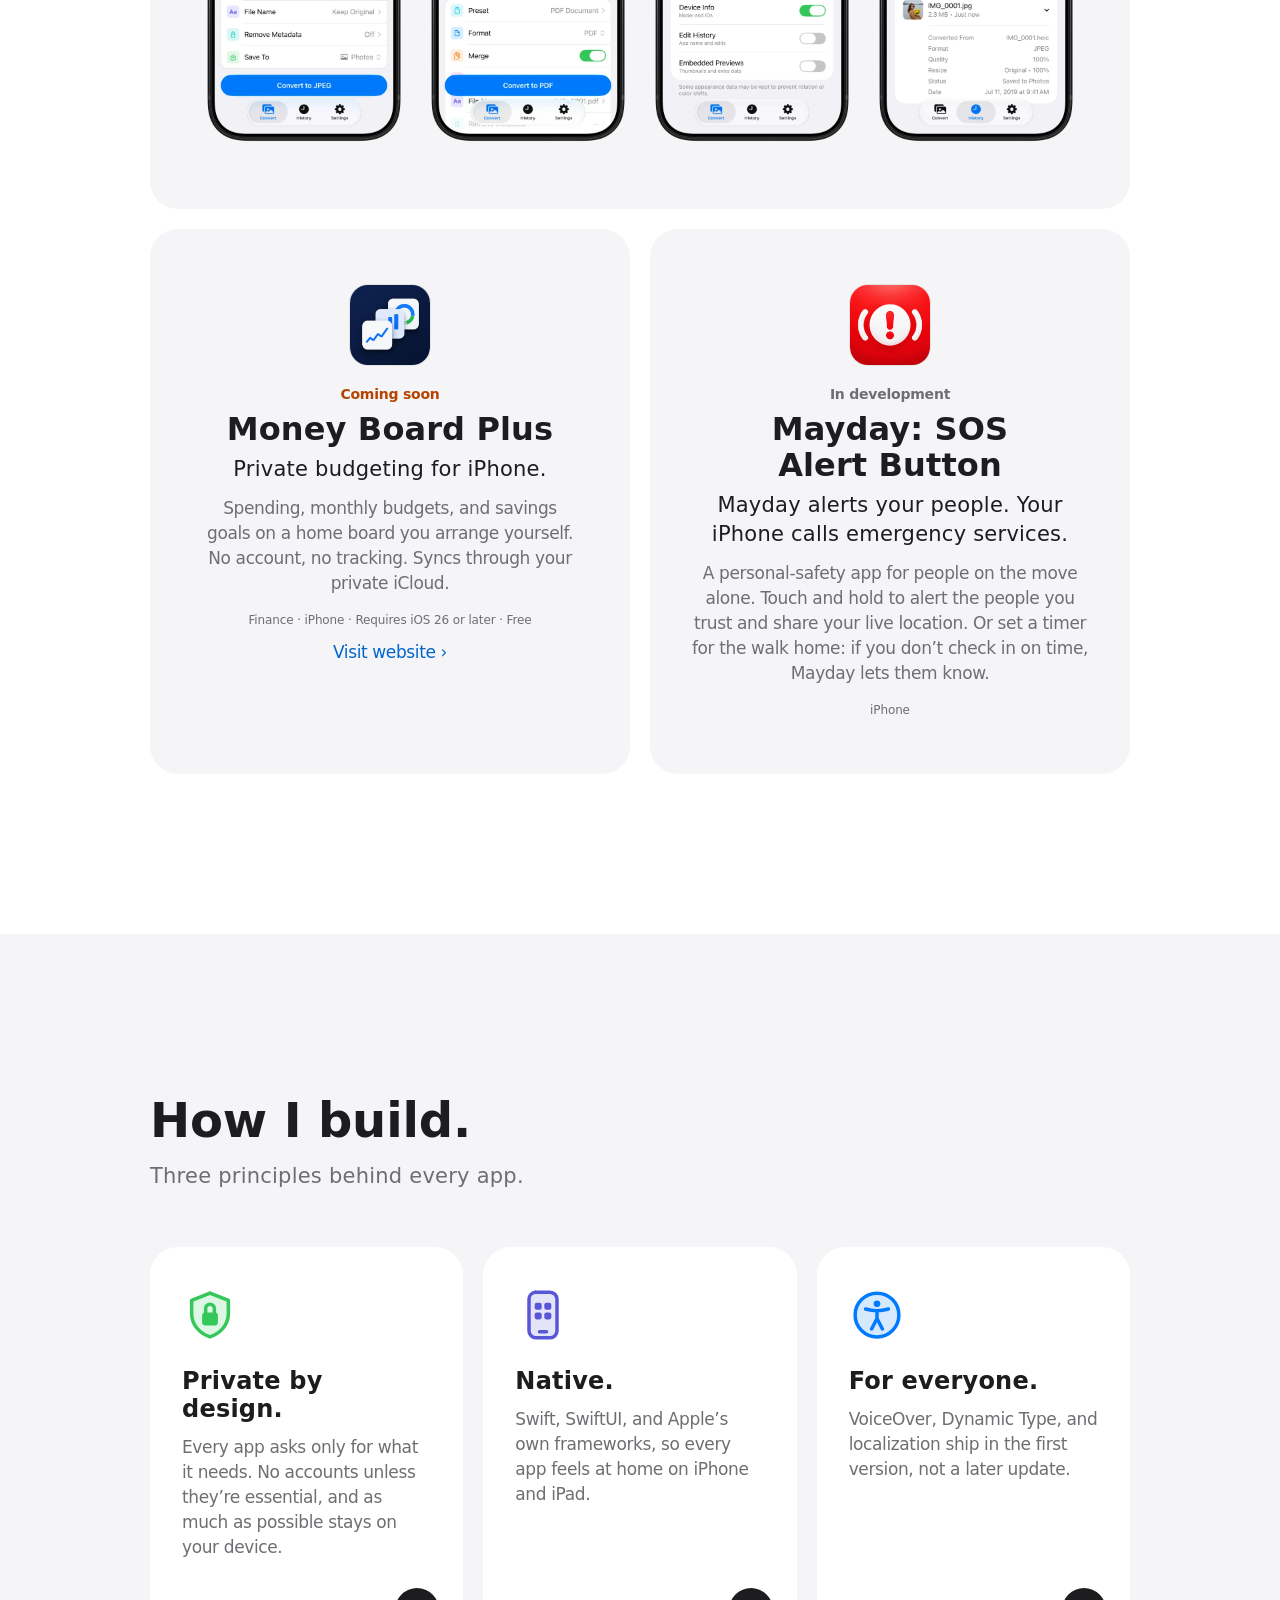
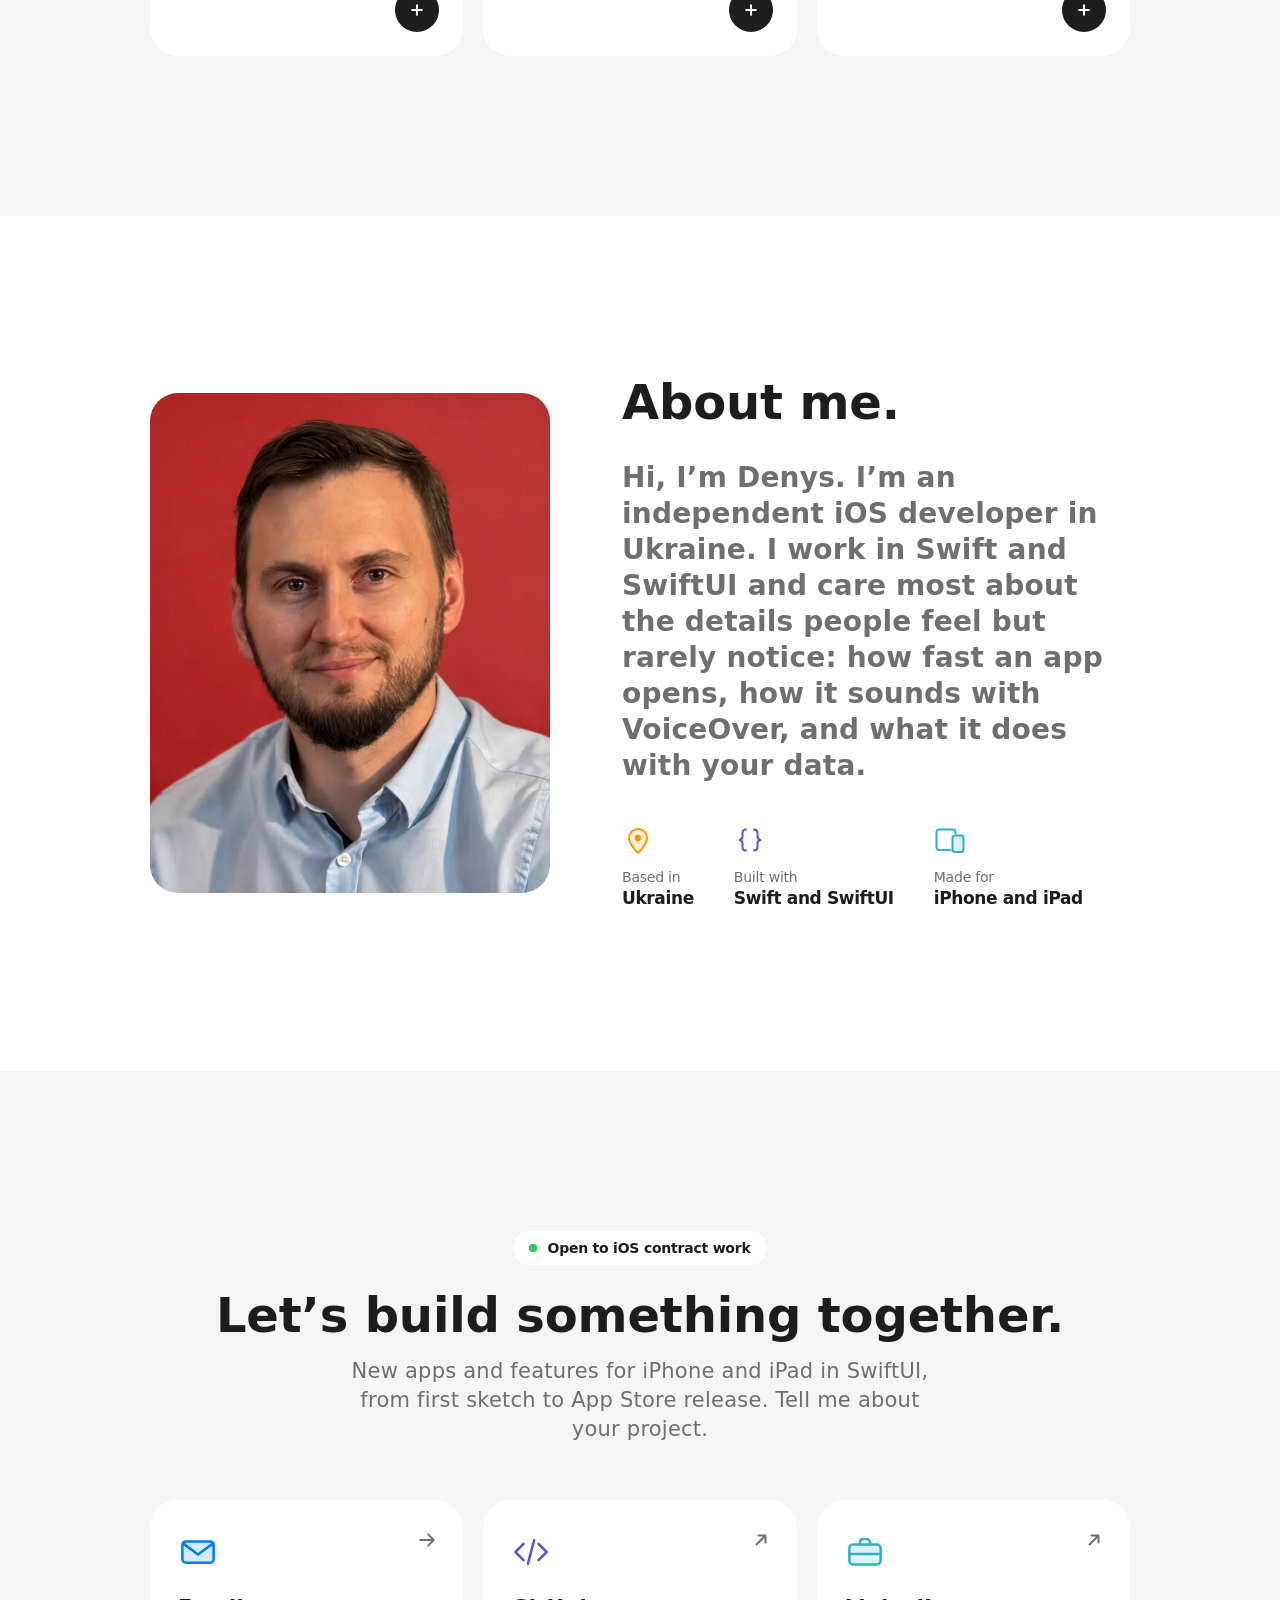
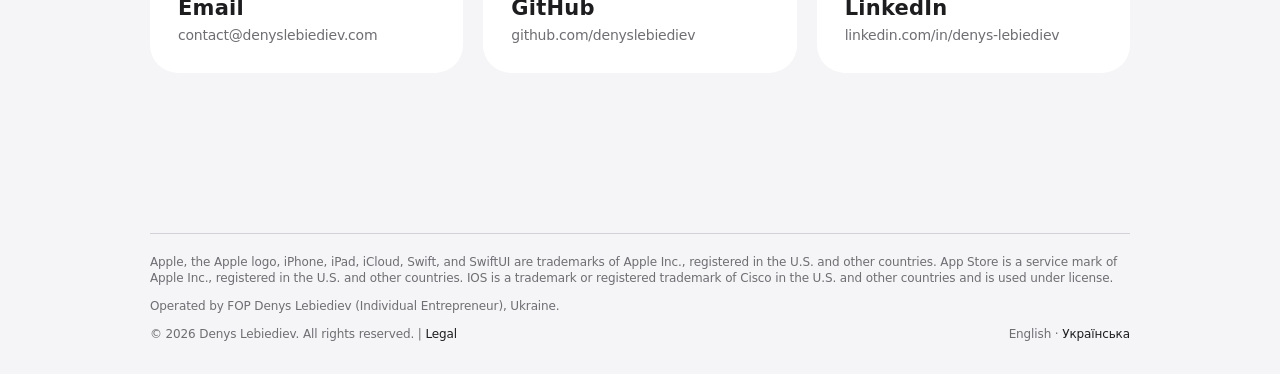
==== commit 3eecdf8f: "Change contact email to contact@denyslebiediev.com" ====
--- a/index.html
+++ b/index.html
@@ -24,9 +24,10 @@
 <meta property="og:locale" content="en_US"><meta property="og:locale:alternate" content="uk_UA">
 <meta name="twitter:card" content="summary_large_image">
 <script type="application/ld+json">{"@context":"https://schema.org","@graph":[
- {"@type":"Person","@id":"https://denyslebiediev.com/#me","name":"Denys Lebiediev","alternateName":"Денис Лебєдєв","jobTitle":"Independent iOS Developer","image":"https://denyslebiediev.com/img/portrait.webp","url":"https://denyslebiediev.com/","email":"mailto:hello@denyslebiediev.com","address":{"@type":"PostalAddress","addressCountry":"UA"},"sameAs":["https://github.com/denyslebiediev","https://www.linkedin.com/in/denys-lebiediev/","https://apps.apple.com/developer/id1879857367"]},
+ {"@type":"Person","@id":"https://denyslebiediev.com/#me","name":"Denys Lebiediev","alternateName":"Денис Лебєдєв","jobTitle":"Independent iOS Developer","image":"https://denyslebiediev.com/img/portrait.webp","url":"https://denyslebiediev.com/","email":"mailto:contact@denyslebiediev.com","address":{"@type":"PostalAddress","addressCountry":"UA"},"sameAs":["https://github.com/denyslebiediev","https://www.linkedin.com/in/denys-lebiediev/","https://apps.apple.com/developer/id1879857367"]},
  {"@type":"SoftwareApplication","name":"Image Converter Plus","applicationCategory":"MultimediaApplication","operatingSystem":"iOS 16.0 or later","url":"https://imageconverterplus.denyslebiediev.com/","installUrl":"https://apps.apple.com/app/id6759621930","offers":{"@type":"Offer","price":"0","priceCurrency":"USD"},"author":{"@id":"https://denyslebiediev.com/#me"}},
  {"@type":"SoftwareApplication","name":"Money Board Plus","applicationCategory":"FinanceApplication","operatingSystem":"iOS 26.0 or later","url":"https://moneyboardplus.denyslebiediev.com/","author":{"@id":"https://denyslebiediev.com/#me"}}]}</script>
+<script type="module" src="https://static.cloudflareinsights.com/beacon.min.js" data-cf-beacon='{"token": "e83379b3776e463d83535caf7fb9702f"}'></script>
 </head>
 <body>
 <a class="skip" href="#main">Skip to content</a>
@@ -140,9 +141,9 @@
  <h2 class="reveal">Let’s build something together.</h2>
  <p class="intro reveal">New apps and features for iPhone and iPad in SwiftUI, from first sketch to App&nbsp;Store release. Tell me about your project.</p>
  <ul class="cards">
-  <li class="reveal"><a class="card" href="mailto:hello@denyslebiediev.com">
+  <li class="reveal"><a class="card" href="mailto:contact@denyslebiediev.com">
    <svg class="glyph" style="--c:var(--blue)" aria-hidden="true"><use href="/icons.svg#envelope"/></svg>
-   <span class="card-t">Email</span><span class="card-d">hello@denyslebiediev.com</span>
+   <span class="card-t">Email</span><span class="card-d">contact@denyslebiediev.com</span>
    <svg class="arrow" aria-hidden="true"><use href="/icons.svg#arrow-right"/></svg></a></li>
   <li class="reveal"><a class="card" href="https://github.com/denyslebiediev">
    <svg class="glyph" style="--c:var(--indigo)" aria-hidden="true"><use href="/icons.svg#code"/></svg>
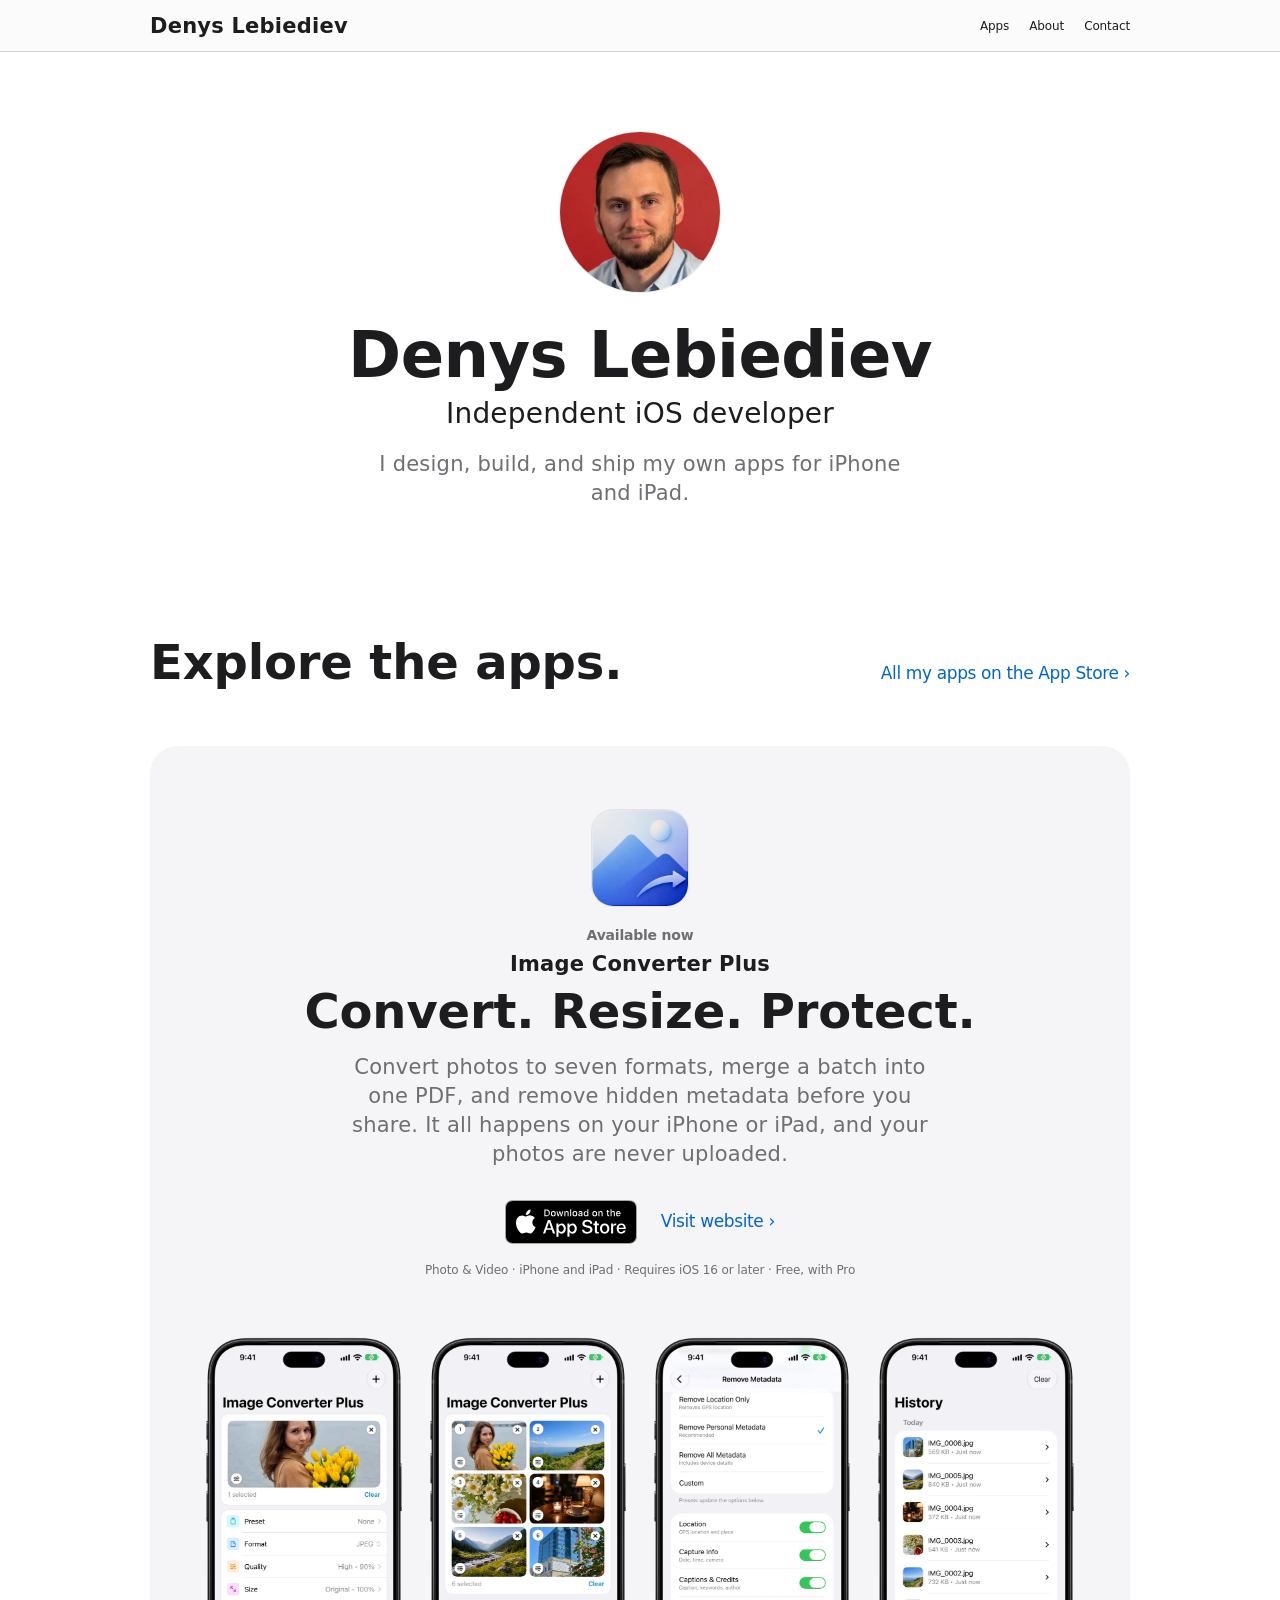
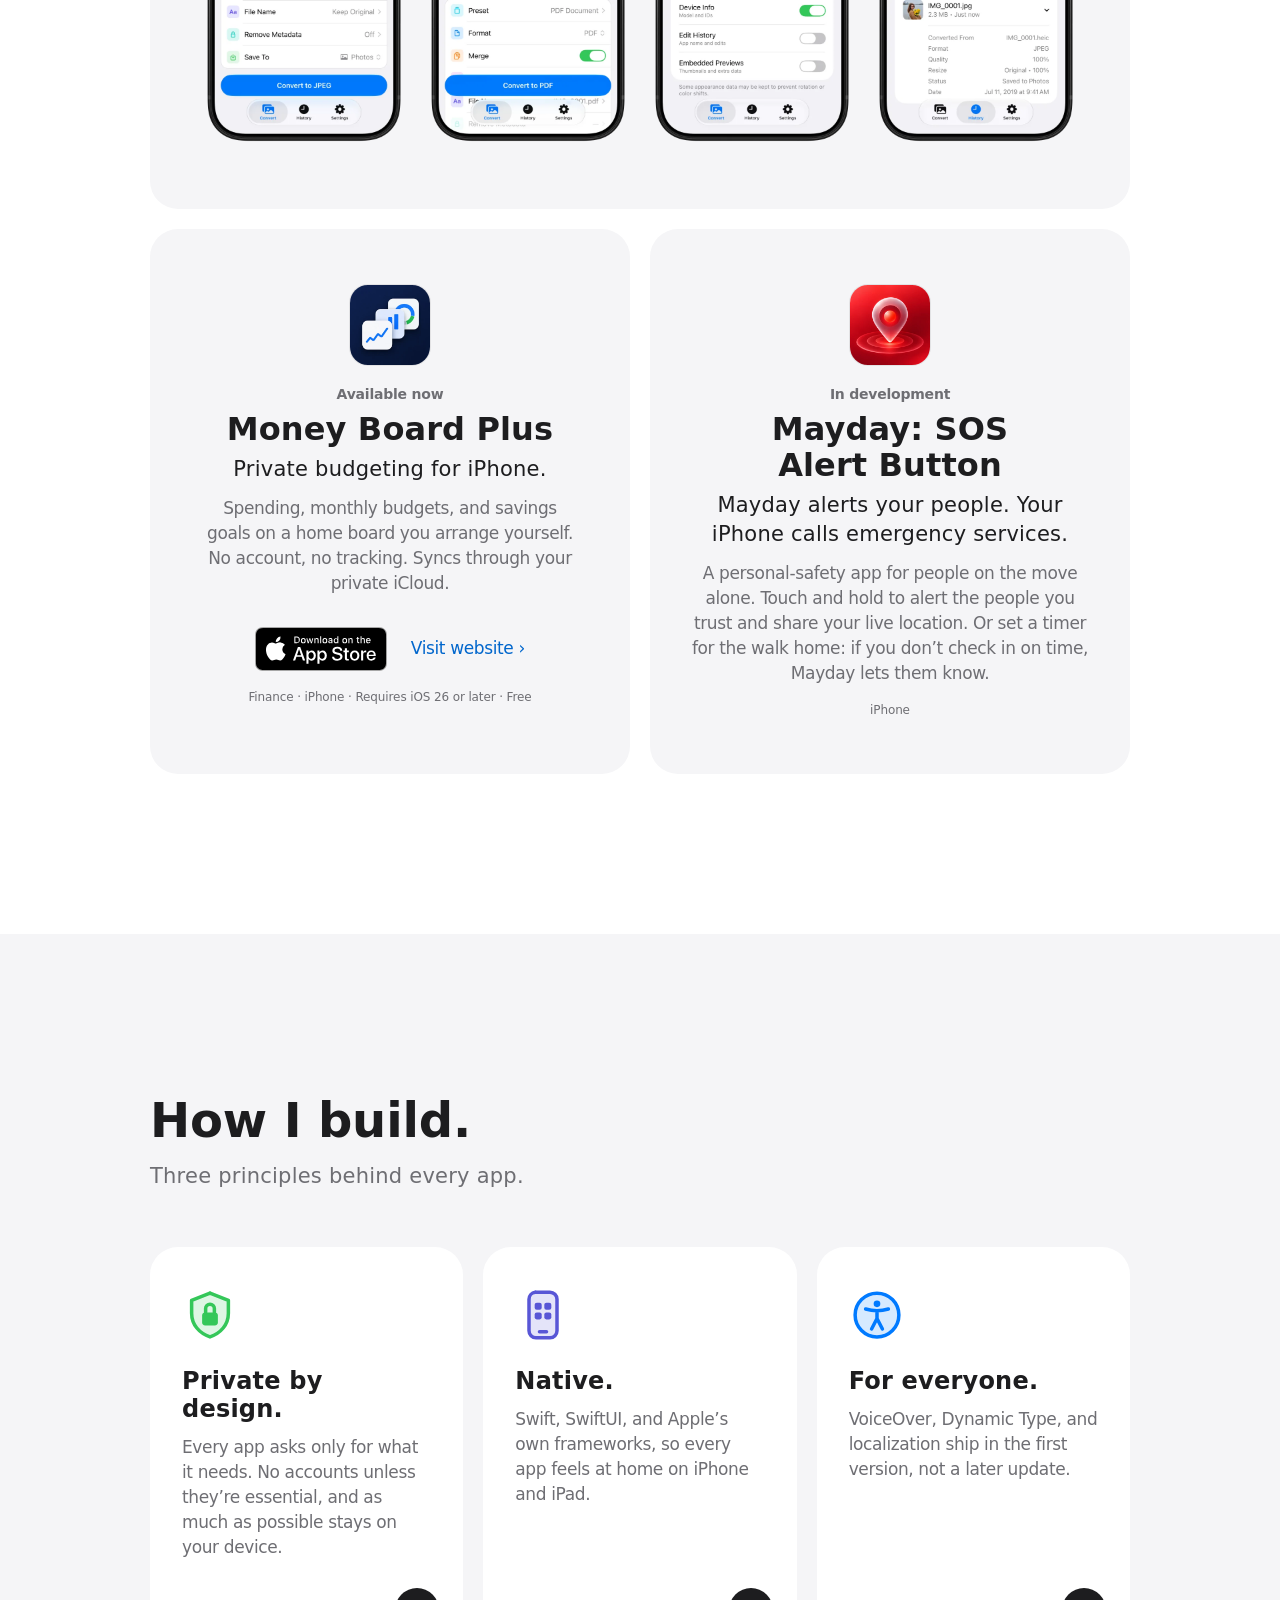
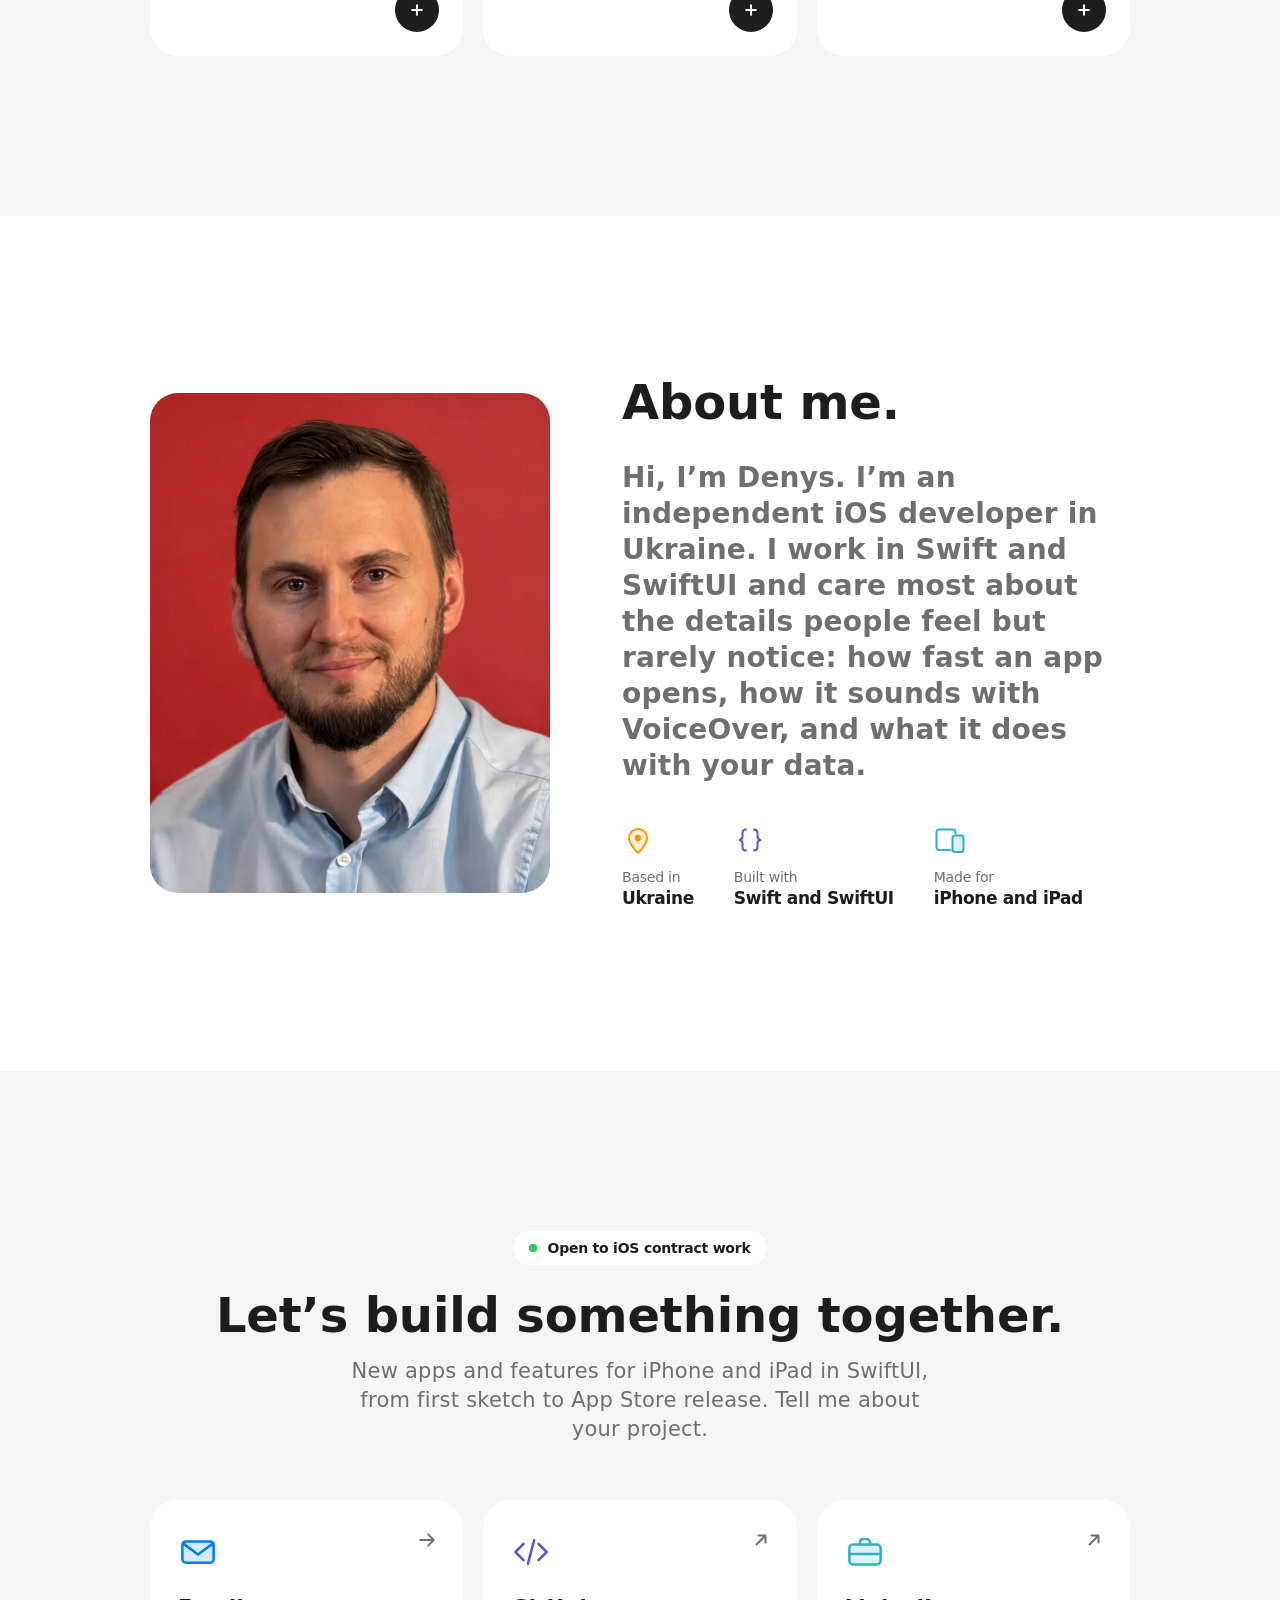
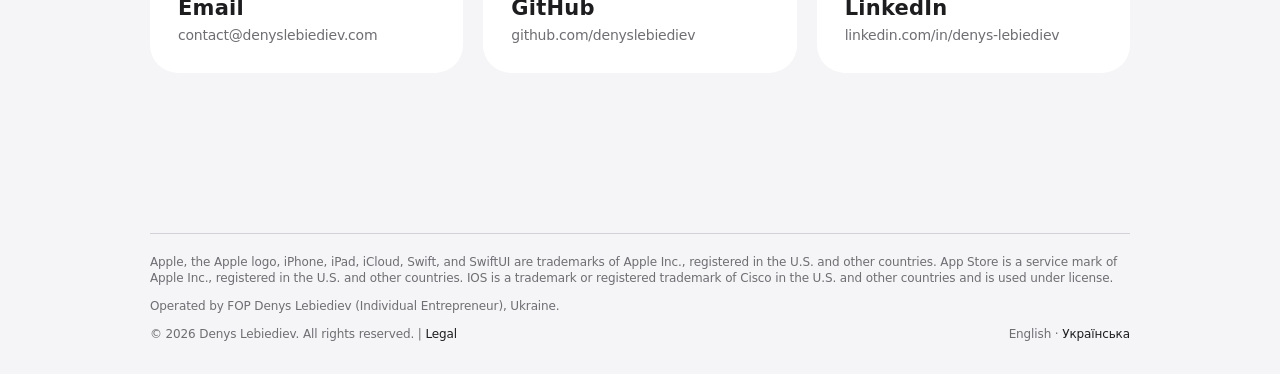
==== commit 35bc0fa1: "Launch Money Board Plus, refresh Mayday icon, fix sheet dismissal" ====
--- a/index.html
+++ b/index.html
@@ -26,7 +26,7 @@
 <script type="application/ld+json">{"@context":"https://schema.org","@graph":[
  {"@type":"Person","@id":"https://denyslebiediev.com/#me","name":"Denys Lebiediev","alternateName":"Денис Лебєдєв","jobTitle":"Independent iOS Developer","image":"https://denyslebiediev.com/img/portrait.webp","url":"https://denyslebiediev.com/","email":"mailto:contact@denyslebiediev.com","address":{"@type":"PostalAddress","addressCountry":"UA"},"sameAs":["https://github.com/denyslebiediev","https://www.linkedin.com/in/denys-lebiediev/","https://apps.apple.com/developer/id1879857367"]},
  {"@type":"SoftwareApplication","name":"Image Converter Plus","applicationCategory":"MultimediaApplication","operatingSystem":"iOS 16.0 or later","url":"https://imageconverterplus.denyslebiediev.com/","installUrl":"https://apps.apple.com/app/id6759621930","offers":{"@type":"Offer","price":"0","priceCurrency":"USD"},"author":{"@id":"https://denyslebiediev.com/#me"}},
- {"@type":"SoftwareApplication","name":"Money Board Plus","applicationCategory":"FinanceApplication","operatingSystem":"iOS 26.0 or later","url":"https://moneyboardplus.denyslebiediev.com/","author":{"@id":"https://denyslebiediev.com/#me"}}]}</script>
+ {"@type":"SoftwareApplication","name":"Money Board Plus","applicationCategory":"FinanceApplication","operatingSystem":"iOS 26.0 or later","url":"https://moneyboardplus.denyslebiediev.com/","installUrl":"https://apps.apple.com/app/id6774750345","offers":{"@type":"Offer","price":"0","priceCurrency":"USD"},"author":{"@id":"https://denyslebiediev.com/#me"}}]}</script>
 <script type="module" src="https://static.cloudflareinsights.com/beacon.min.js" data-cf-beacon='{"token": "e83379b3776e463d83535caf7fb9702f"}'></script>
 </head>
 <body>
@@ -43,7 +43,7 @@
  <p class="intro">I design, build, and ship my own apps for iPhone and iPad.</p>
 </section>
 <section id="apps" class="band"><div class="wrap">
- <div class="apps-head reveal"><h2>Explore the apps.</h2><a class="more" href="https://apps.apple.com/developer/id1879857367">All my apps on the App Store</a></div>
+ <div class="apps-head reveal"><h2>Explore the apps.</h2><a class="more" href="https://apps.apple.com/developer/id1879857367" target="_blank">All my apps on the App Store</a></div>
  <div class="grid">
   <article class="tile spotlight reveal">
    <img class="icon" src="/img/icp.webp" width="96" height="96" alt="">
@@ -52,8 +52,8 @@
    <p class="headline">Convert. Resize. Protect.</p>
    <p class="intro">Convert photos to seven formats, merge a batch into one PDF, and remove hidden metadata before you share. It all happens on your iPhone or iPad, and your photos are never uploaded.</p>
    <div class="cta">
-    <a class="badge" href="https://apps.apple.com/app/id6759621930"><img src="/img/app-store-en.svg" width="132" height="44" alt="Download on the App Store"></a>
-    <a class="more" href="https://imageconverterplus.denyslebiediev.com/">Visit website</a>
+    <a class="badge" href="https://apps.apple.com/app/id6759621930" target="_blank"><img src="/img/app-store-en.svg" width="132" height="44" alt="Download on the App Store"></a>
+    <a class="more" href="https://imageconverterplus.denyslebiediev.com/" target="_blank">Visit website</a>
    </div>
    <p class="meta">Photo &amp; Video&nbsp;· iPhone and iPad&nbsp;· Requires iOS&nbsp;16 or later&nbsp;· Free, with Pro</p>
    <div class="shots" role="region" aria-label="Image Converter Plus screenshots" tabindex="0">
@@ -65,15 +65,18 @@
   </article>
   <article class="tile reveal">
    <img class="icon" src="/img/mbp.webp" width="80" height="80" alt="" loading="lazy">
-   <p class="status soon">Coming soon</p>
+   <p class="status">Available now</p>
    <h3 class="name">Money Board Plus</h3>
    <p class="intro tagline">Private budgeting for iPhone.</p>
    <p class="desc">Spending, monthly budgets, and savings goals on a home board you arrange yourself. No account, no tracking. Syncs through your private iCloud.</p>
+   <div class="cta">
+    <a class="badge" href="https://apps.apple.com/app/id6774750345" target="_blank"><img src="/img/app-store-en.svg" width="132" height="44" alt="Download on the App Store"></a>
+    <a class="more" href="https://moneyboardplus.denyslebiediev.com/" target="_blank">Visit website</a>
+   </div>
    <p class="meta">Finance&nbsp;· iPhone&nbsp;· Requires iOS&nbsp;26 or later&nbsp;· Free</p>
-   <p class="go"><a class="more" href="https://moneyboardplus.denyslebiediev.com/">Visit website</a></p>
   </article>
   <article class="tile reveal">
-   <picture><source srcset="/img/mayday-dark.webp" media="(prefers-color-scheme: dark)"><img class="icon" src="/img/mayday.webp" width="80" height="80" alt="" loading="lazy"></picture>
+   <img class="icon" src="/img/mayday.webp" width="80" height="80" alt="" loading="lazy">
    <p class="status">In development</p>
    <h3 class="name">Mayday:&nbsp;SOS Alert Button</h3>
    <p class="intro tagline">Mayday alerts your people. Your iPhone calls emergency services.</p>
@@ -90,39 +93,39 @@
    <svg class="glyph" style="--c:var(--green)" aria-hidden="true"><use href="/icons.svg#lock-shield"/></svg>
    <h3>Private by design.</h3>
    <p>Every app asks only for what it needs. No accounts unless they’re essential, and as much as possible stays on your device.</p>
-   <button class="open" type="button" popovertarget="sheet-private" aria-label="More about privacy"><span class="plus"><svg aria-hidden="true"><use href="/icons.svg#plus"/></svg></span></button>
+   <button class="open" type="button" commandfor="sheet-private" command="show-modal" aria-label="More about privacy"><span class="plus"><svg aria-hidden="true"><use href="/icons.svg#plus"/></svg></span></button>
   </li>
   <li class="pillar reveal" style="--c:var(--indigo)">
    <svg class="glyph" style="--c:var(--indigo)" aria-hidden="true"><use href="/icons.svg#apps-iphone"/></svg>
    <h3>Native.</h3>
    <p>Swift, SwiftUI, and Apple’s own frameworks, so every app feels at home on iPhone and iPad.</p>
-   <button class="open" type="button" popovertarget="sheet-native" aria-label="More about native apps"><span class="plus"><svg aria-hidden="true"><use href="/icons.svg#plus"/></svg></span></button>
+   <button class="open" type="button" commandfor="sheet-native" command="show-modal" aria-label="More about native apps"><span class="plus"><svg aria-hidden="true"><use href="/icons.svg#plus"/></svg></span></button>
   </li>
   <li class="pillar reveal" style="--c:var(--blue)">
    <svg class="glyph" style="--c:var(--blue)" aria-hidden="true"><use href="/icons.svg#accessibility"/></svg>
    <h3>For everyone.</h3>
    <p>VoiceOver, Dynamic Type, and localization ship in the first version, not a later update.</p>
-   <button class="open" type="button" popovertarget="sheet-everyone" aria-label="More about accessibility"><span class="plus"><svg aria-hidden="true"><use href="/icons.svg#plus"/></svg></span></button>
+   <button class="open" type="button" commandfor="sheet-everyone" command="show-modal" aria-label="More about accessibility"><span class="plus"><svg aria-hidden="true"><use href="/icons.svg#plus"/></svg></span></button>
   </li>
  </ul>
- <div class="sheet" id="sheet-private" popover role="dialog" aria-labelledby="sheet-private-t">
-  <button class="close" type="button" popovertarget="sheet-private" popovertargetaction="hide" aria-label="Close" autofocus><svg aria-hidden="true"><use href="/icons.svg#xmark"/></svg></button>
+ <dialog class="sheet" id="sheet-private" aria-labelledby="sheet-private-t">
+  <button class="close" type="button" commandfor="sheet-private" command="close" aria-label="Close" autofocus><svg aria-hidden="true"><use href="/icons.svg#xmark"/></svg></button>
   <svg class="glyph" style="--c:var(--green)" aria-hidden="true"><use href="/icons.svg#lock-shield"/></svg>
   <h3 class="headline" id="sheet-private-t">Private by design.</h3>
   <p class="intro">Image Converter Plus converts photos and removes hidden metadata entirely on your device, so your photos never leave it. Money Board Plus needs no account and syncs only through your own private iCloud.</p>
- </div>
- <div class="sheet" id="sheet-native" popover role="dialog" aria-labelledby="sheet-native-t">
-  <button class="close" type="button" popovertarget="sheet-native" popovertargetaction="hide" aria-label="Close" autofocus><svg aria-hidden="true"><use href="/icons.svg#xmark"/></svg></button>
+ </dialog>
+ <dialog class="sheet" id="sheet-native" aria-labelledby="sheet-native-t">
+  <button class="close" type="button" commandfor="sheet-native" command="close" aria-label="Close" autofocus><svg aria-hidden="true"><use href="/icons.svg#xmark"/></svg></button>
   <svg class="glyph" style="--c:var(--indigo)" aria-hidden="true"><use href="/icons.svg#apps-iphone"/></svg>
   <h3 class="headline" id="sheet-native-t">Native.</h3>
   <p class="intro">Interfaces are built in SwiftUI and follow Apple’s Human Interface Guidelines. Features live where you expect them: Image Converter Plus converts photos right from the share sheet, and Money Board Plus keeps your budget in sync through iCloud.</p>
- </div>
- <div class="sheet" id="sheet-everyone" popover role="dialog" aria-labelledby="sheet-everyone-t">
-  <button class="close" type="button" popovertarget="sheet-everyone" popovertargetaction="hide" aria-label="Close" autofocus><svg aria-hidden="true"><use href="/icons.svg#xmark"/></svg></button>
+ </dialog>
+ <dialog class="sheet" id="sheet-everyone" aria-labelledby="sheet-everyone-t">
+  <button class="close" type="button" commandfor="sheet-everyone" command="close" aria-label="Close" autofocus><svg aria-hidden="true"><use href="/icons.svg#xmark"/></svg></button>
   <svg class="glyph" style="--c:var(--blue)" aria-hidden="true"><use href="/icons.svg#accessibility"/></svg>
   <h3 class="headline" id="sheet-everyone-t">For everyone.</h3>
   <p class="intro">VoiceOver labels, Dynamic Type, and full localization are part of the first release, not a later update. Image Converter Plus is available in more than 50 languages, including Ukrainian.</p>
- </div>
+ </dialog>
 </div></section>
 <section id="about" class="band"><div class="wrap about">
  <figure class="about-photo reveal"><img src="/img/about.webp" width="800" height="1000" loading="lazy" decoding="async" alt="Denys Lebiediev in a light blue shirt against a red background."></figure>
@@ -145,11 +148,11 @@
    <svg class="glyph" style="--c:var(--blue)" aria-hidden="true"><use href="/icons.svg#envelope"/></svg>
    <span class="card-t">Email</span><span class="card-d">contact@denyslebiediev.com</span>
    <svg class="arrow" aria-hidden="true"><use href="/icons.svg#arrow-right"/></svg></a></li>
-  <li class="reveal"><a class="card" href="https://github.com/denyslebiediev">
+  <li class="reveal"><a class="card" href="https://github.com/denyslebiediev" target="_blank">
    <svg class="glyph" style="--c:var(--indigo)" aria-hidden="true"><use href="/icons.svg#code"/></svg>
    <span class="card-t">GitHub</span><span class="card-d">github.com/denyslebiediev</span>
    <svg class="arrow" aria-hidden="true"><use href="/icons.svg#arrow-up-right"/></svg></a></li>
-  <li class="reveal"><a class="card" href="https://www.linkedin.com/in/denys-lebiediev/">
+  <li class="reveal"><a class="card" href="https://www.linkedin.com/in/denys-lebiediev/" target="_blank">
    <svg class="glyph" style="--c:var(--teal)" aria-hidden="true"><use href="/icons.svg#briefcase"/></svg>
    <span class="card-t">LinkedIn</span><span class="card-d">linkedin.com/in/denys-lebiediev</span>
    <svg class="arrow" aria-hidden="true"><use href="/icons.svg#arrow-up-right"/></svg></a></li>
@@ -164,5 +167,18 @@
   <p>English · <a href="/uk/" hreflang="uk" lang="uk">Українська</a></p>
  </div>
 </div></footer>
+<script>
+// sheets are modal <dialog>s, so the page behind is inert and a tap on the backdrop targets the dialog itself.
+// Closing it in this click (not with closedby="any", which closes on pointerdown) keeps the tap from reaching the card beneath.
+addEventListener('click', ({ target: d, clientX: x, clientY: y }) => {
+ const r = d.localName == 'dialog' && d.getBoundingClientRect();
+ if (r && (x < r.left || x > r.right || y < r.top || y > r.bottom)) d.close();
+});
+// commandfor opens and closes them; fallback for browsers without it
+if (!('command' in HTMLButtonElement.prototype)) addEventListener('click', e => {
+ const b = e.target.closest('[commandfor]'), d = b && document.getElementById(b.getAttribute('commandfor'));
+ if (d) b.getAttribute('command') == 'close' ? d.close() : d.showModal();
+});
+</script>
 </body>
 </html>
--- a/style.css
+++ b/style.css
@@ -23,7 +23,7 @@
 /* base */
 *,::before,::after{box-sizing:border-box;margin:0;padding:0}
 html{scroll-padding-top:var(--nav-h);-webkit-text-size-adjust:100%}
-html:has(.sheet:popover-open){overflow:hidden}
+html:has(.sheet[open]){overflow:hidden}
 @media (prefers-reduced-motion:no-preference){html{scroll-behavior:smooth}}
 body{min-height:100svh;display:flex;flex-direction:column;font:17px/1.47059 var(--font);letter-spacing:-.022em;color:var(--text);background:var(--bg);-webkit-font-smoothing:antialiased}
 main{flex:1 0 auto}
@@ -94,7 +94,6 @@
 .spotlight .intro{max-width:600px;margin:16px auto 0}
 .desc{max-width:400px;margin:12px auto 0;color:var(--text-2)}
 .tile .meta{margin-top:16px}
-.go{margin-top:12px}
 .cta{display:flex;flex-wrap:wrap;justify-content:center;align-items:center;gap:24px;margin-top:28px}
 .badge{display:block;border-radius:8px}       /* no hover/transform/opacity, ever */
 .badge img{height:44px;width:auto}
@@ -117,8 +116,8 @@
 @media (hover:hover){.pillar:hover{scale:1.02;box-shadow:var(--shadow)} .pillar:hover .plus{scale:1.1}}
 .pillar:active{scale:.985}
 
-/* sheet (popover): apple.com-style modal, no JS */
-.sheet{margin:auto;width:min(692px,calc(100% - 32px));max-height:calc(100svh - 64px);padding:80px 56px 64px;border:0;border-radius:28px;background:var(--sheet);color:var(--text);box-shadow:0 24px 80px rgba(0,0,0,.35);overscroll-behavior:contain}
+/* sheet: modal <dialog>, apple.com-style; the page behind is inert, so a tap outside only closes it */
+.sheet{margin:auto;width:min(692px,calc(100% - 32px));max-width:none;max-height:calc(100svh - 64px);padding:80px 56px 64px;border:0;border-radius:28px;background:var(--sheet);color:var(--text);box-shadow:0 24px 80px rgba(0,0,0,.35);overscroll-behavior:contain}
 .sheet .glyph{width:64px;height:64px}
 .sheet .headline{margin-top:24px}
 .sheet .intro{margin-top:16px}
@@ -185,10 +184,10 @@
  @keyframes bounce{25%{scale:1.16}50%{scale:.94}75%{scale:1.04}}
 
  .sheet,.sheet::backdrop{transition:opacity .35s var(--ease),translate .5s var(--ease-out),scale .5s var(--ease-out),overlay .5s allow-discrete,display .5s allow-discrete}
- .sheet{opacity:0;translate:0 40px;scale:.96} .sheet:popover-open{opacity:1;translate:0;scale:1}
- .sheet::backdrop{opacity:0} .sheet:popover-open::backdrop{opacity:1}
- @starting-style{.sheet:popover-open{opacity:0;translate:0 40px;scale:.96} .sheet:popover-open::backdrop{opacity:0}}
- .sheet:popover-open .glyph use{stroke-dasharray:1;animation:draw .9s var(--ease) .2s both}
+ .sheet{opacity:0;translate:0 40px;scale:.96} .sheet[open]{opacity:1;translate:0;scale:1}
+ .sheet::backdrop{opacity:0} .sheet[open]::backdrop{opacity:1}
+ @starting-style{.sheet[open]{opacity:0;translate:0 40px;scale:.96} .sheet[open]::backdrop{opacity:0}}
+ .sheet[open] .glyph use{stroke-dasharray:1;animation:draw .9s var(--ease) .2s both}
  @keyframes draw{from{stroke-dashoffset:1;opacity:0}10%{opacity:1}to{stroke-dashoffset:0}}
 
  /* scroll-driven (Safari 26, Chrome 115+): reveals, glyphs drawing on, the About text lighting up */
